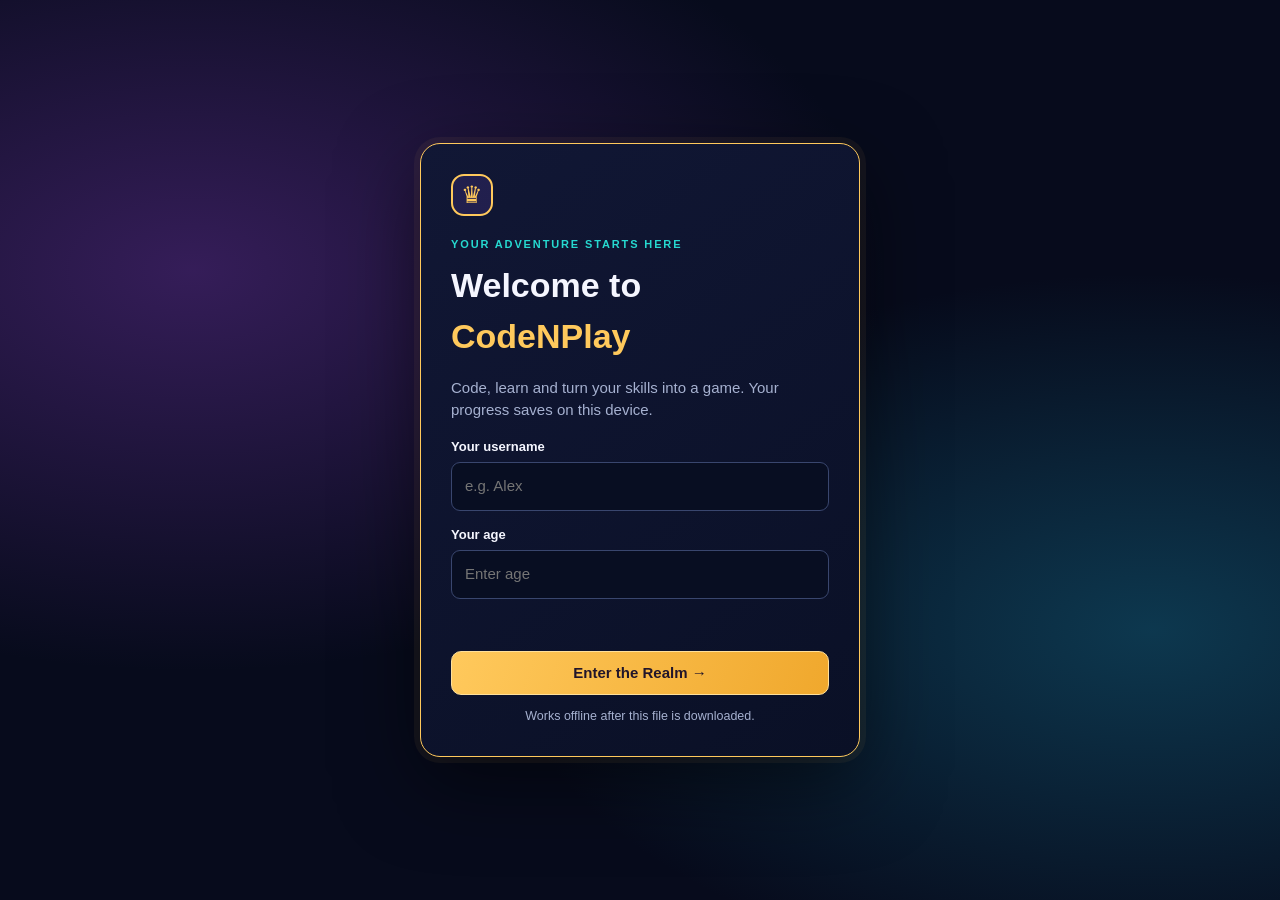
==== index.html @ e28c4116 "INITIAL WEBSITE" ====
<!doctype html>
<html lang="en" data-theme="dark">
<head>
<meta charset="utf-8"><meta name="viewport" content="width=device-width,initial-scale=1">
<title>CodeNPlay — Code • Learn • Play</title>
<style>
:root{--bg:#080d20;--panel:#101831;--panel2:#0c142a;--text:#f5f6ff;--muted:#a6b1d0;--line:#26345e;--gold:#ffc95c;--purple:#8b5cf6;--teal:#26d9d0;--green:#3be0a0;--danger:#ff758f;--shadow:0 14px 36px #0005}
[data-theme="light"]{--bg:#eef2ff;--panel:#fff;--panel2:#f6f7ff;--text:#171b36;--muted:#596581;--line:#d6dcf3;--gold:#b77905;--purple:#7041df;--teal:#008e9b;--green:#087f58;--danger:#c62d51;--shadow:0 12px 30px #26345e18}
*{box-sizing:border-box}body{margin:0;background:radial-gradient(ellipse at 75% -20%,#46246d55,transparent 42%),var(--bg);color:var(--text);font:15px/1.5 Inter,Segoe UI,Arial,sans-serif}button,input,textarea,select{font:inherit}button{cursor:pointer}button:disabled{opacity:.45;cursor:not-allowed}button:focus-visible,input:focus-visible,textarea:focus-visible,select:focus-visible{outline:2px solid var(--teal);outline-offset:2px}.hidden,[hidden]{display:none!important}.gold{color:var(--gold)}.muted{color:var(--muted)}.eyebrow{font-size:11px;letter-spacing:.17em;color:var(--teal);font-weight:800;text-transform:uppercase;margin:0 0 7px}.btn{border:1px solid var(--line);border-radius:10px;padding:10px 14px;background:var(--panel2);color:var(--text);font-weight:700}.btn:hover{filter:brightness(1.12)}.primary{background:linear-gradient(110deg,#ffc95c,#f0a82d);border-color:#ffe09b;color:#21152a}.purple-btn{background:linear-gradient(110deg,#8055f6,#5d39d6);color:white;border:0}.full{width:100%}.panel{background:linear-gradient(145deg,var(--panel),var(--panel2));border:1px solid var(--line);border-radius:15px;box-shadow:var(--shadow)}.topbar{height:74px;display:flex;align-items:center;gap:22px;padding:0 24px;border-bottom:1px solid var(--line);position:sticky;top:0;z-index:10;background:color-mix(in srgb,var(--bg) 92%,transparent);backdrop-filter:blur(14px)}.brand{display:flex;align-items:center;gap:10px;font-size:23px;font-weight:900;white-space:nowrap}.brand-mark{display:grid;place-items:center;width:42px;height:42px;border:2px solid var(--gold);border-radius:13px;color:var(--gold);font-size:24px;background:#8b5cf622}.search{position:relative;flex:1;max-width:560px;margin:auto}.search-shortcut{position:absolute;right:12px;top:13px;color:var(--muted);font-size:10px;pointer-events:none}.notify-btn{padding:8px 11px}.quick-label{padding:12px 12px 2px;color:var(--muted);font-size:10px;font-weight:800;letter-spacing:.16em}.activity-panel{padding:6px 16px}.activity-item{display:flex;gap:12px;align-items:flex-start;padding:13px 0;border-bottom:1px solid var(--line)}.activity-item:last-child{border-bottom:0}.activity-icon{width:35px;height:35px;flex:0 0 35px;display:grid;place-items:center;border-radius:10px;background:#8055f622;color:var(--gold);font-size:18px}.activity-item b{display:block}.activity-item p{margin:3px 0 0;font-size:13px}.search input{width:100%;border:1px solid var(--line);background:var(--panel);color:var(--text);border-radius:22px;padding:11px 86px 11px 16px}.top-actions{display:flex;align-items:center;gap:12px}.top-actions select{background:var(--panel);border:1px solid var(--line);color:var(--text);border-radius:10px;padding:9px}.user-chip{display:flex;align-items:center;gap:8px;font-weight:700}.avatar{width:35px;height:35px;border-radius:50%;display:grid;place-items:center;background:linear-gradient(135deg,var(--purple),var(--teal));color:white;font-weight:900}.layout{display:grid;grid-template-columns:235px minmax(0,1fr);min-height:calc(100vh - 74px)}.sidebar{padding:20px 14px;border-right:1px solid var(--line);display:flex;flex-direction:column;gap:7px}.side-label{padding:0 12px;color:var(--muted);font-size:10px;letter-spacing:.18em;font-weight:800}.nav{width:100%;text-align:left;display:flex;gap:12px;align-items:center;border:1px solid transparent;border-radius:10px;background:transparent;color:var(--text);padding:12px 13px;font-weight:650}.nav span:first-child{font-size:19px;width:22px;text-align:center}.nav:hover,.nav.active{background:#7446e927;border-color:#7952dd77}.nav.active{color:var(--gold)}.side-bottom{margin-top:auto;padding-top:24px}.xp-card{border:1px solid var(--line);background:var(--panel);padding:14px;border-radius:12px;margin-bottom:12px}.xp-row{display:flex;justify-content:space-between;font-size:12px;font-weight:800}.bar{height:7px;background:var(--line);border-radius:10px;overflow:hidden;margin:9px 0}.bar span{display:block;height:100%;width:0;background:linear-gradient(90deg,var(--purple),var(--gold));transition:width .3s}.main{padding:24px;min-width:0;max-width:1700px;width:100%;margin:auto}.view{display:block}.hero{display:grid;grid-template-columns:1.2fr .8fr;gap:22px;padding:28px;border:1px solid #7754d777;border-radius:18px;background:radial-gradient(ellipse at 85% 20%,#9d4edd55,transparent 45%),linear-gradient(120deg,#10152f,#17133a);overflow:hidden}.hero h1{font-size:clamp(30px,4vw,48px);line-height:1.08;margin:10px 0 14px}.hero p{max-width:560px}.hero-art{display:grid;place-items:center;min-height:190px;font-size:86px;background:radial-gradient(circle,#6040b355,transparent 65%);position:relative}.hero-art .spark{position:absolute;color:var(--gold);font-size:24px}.hero-art .s1{top:10%;left:18%}.hero-art .s2{bottom:15%;right:15%}.section-head{display:flex;align-items:end;justify-content:space-between;gap:12px;margin:26px 0 13px}.section-head h2{margin:0;font-size:22px}.grid3{display:grid;grid-template-columns:repeat(3,minmax(0,1fr));gap:13px}.feature{padding:19px;text-align:left;min-height:160px;color:var(--text)}.feature:hover{transform:translateY(-2px);border-color:var(--purple)}.feature .emoji{font-size:26px}.feature h3{margin:10px 0 5px}.feature p{margin:0 0 10px}.workbench{margin-top:25px}.workbench-grid{display:grid;grid-template-columns:.85fr 1.15fr;gap:14px}.panel-head{display:flex;justify-content:space-between;align-items:center;padding:14px 16px;border-bottom:1px solid var(--line);font-weight:800}.arena{margin:14px;height:270px;border-radius:12px;position:relative;overflow:hidden;background:linear-gradient(#153a74,#41a3cc 62%,#1b7a6c 63%,#13412e);border:1px solid #4b7ec6}.arena:before{content:"✦  ·  ✧     ✦   ·   ✧";position:absolute;top:15px;left:16px;color:#fff9}.castle{position:absolute;right:12%;top:26px;font-size:50px;filter:drop-shadow(0 5px 0 #142450)}.ground{position:absolute;bottom:0;height:48px;background:repeating-linear-gradient(90deg,#238550 0 28px,#1c7046 28px 56px);width:100%;border-top:7px solid #75d46a}.hero-sprite,.enemy{position:absolute;bottom:45px;font-size:48px;transition:transform .4s}.hero-sprite{left:17%;filter:drop-shadow(0 5px 0 #182d5c)}.enemy{right:17%;font-size:43px}.arena-message{position:absolute;left:12px;bottom:10px;background:#08172bdd;border:1px solid #ffffff44;border-radius:8px;padding:7px 10px;font-size:12px;color:white}.arena-stats{display:flex;justify-content:space-between;padding:0 17px 15px;font-size:12px;color:var(--muted)}.tabs{display:flex;gap:6px;padding:10px 12px 0}.tab{padding:8px 14px;border:1px solid var(--line);background:var(--panel2);color:var(--muted);border-radius:8px 8px 0 0}.tab.active{color:var(--gold);border-color:var(--gold);background:#ffc95c13}.editor-area{display:grid;grid-template-columns:42px minmax(0,1fr);margin:0 12px;border:1px solid var(--line);border-radius:0 10px 10px 10px;overflow:hidden;background:#080d1c}.line-numbers{padding:14px 8px;color:#7885a8;text-align:right;font:13px/1.65 Consolas,monospace;background:#0c1328;white-space:pre}.editor-area textarea{min-height:244px;width:100%;resize:vertical;background:transparent;color:#dce5ff;border:0;padding:14px;font:13px/1.65 Consolas,monospace;white-space:pre;tab-size:2}.editor-actions{display:flex;justify-content:space-between;gap:8px;padding:12px}.error{margin:0 12px 10px;color:#ff9bac;background:#451b2b;padding:9px;border-radius:8px;white-space:pre-wrap}.output-frame{width:calc(100% - 24px);height:245px;margin:12px;border:1px solid var(--line);border-radius:10px;background:white}.cards{display:grid;grid-template-columns:repeat(auto-fit,minmax(220px,1fr));gap:14px}.lesson-card,.level-card,.question-card{padding:18px}.lesson-card h3,.level-card h3{margin:6px 0}.code-example{white-space:pre-wrap;overflow-wrap:anywhere;background:#070c19;color:#c9e7ff;padding:12px;border-radius:9px;font:13px/1.6 Consolas,monospace}.quiz-options{display:grid;gap:7px;margin:10px 0}.quiz-options button{text-align:left;padding:9px;border-radius:8px;border:1px solid var(--line);background:var(--panel2);color:var(--text)}.feedback{min-height:22px;color:var(--teal);font-weight:700}.level-card{color:var(--text);text-align:left;min-height:155px}.level-card .level-tag{color:var(--gold);font-size:12px;font-weight:800}.level-card.locked{opacity:.58}.detail{padding:20px;margin:15px 0}.subjects{display:flex;gap:8px;flex-wrap:wrap;margin:14px 0}.subject.active{border-color:var(--gold);color:var(--gold)}.stat-grid{display:grid;grid-template-columns:repeat(3,1fr);gap:12px;margin:15px 0}.stat{padding:18px}.stat strong{display:block;font-size:28px;color:var(--gold)}.toast{position:fixed;right:20px;bottom:20px;z-index:30;background:var(--panel);border:1px solid var(--teal);border-radius:12px;padding:13px 18px;box-shadow:var(--shadow);max-width:min(420px,90vw)}.welcome-overlay{position:fixed;inset:0;z-index:50;display:grid;place-items:center;padding:20px;background:radial-gradient(ellipse at 15% 30%,#4c2677aa,transparent 45%),radial-gradient(ellipse at 90% 70%,#125f7b88,transparent 40%),#070b1c}.welcome-card{width:min(440px,100%);padding:30px;border:1px solid var(--gold);border-radius:20px;background:linear-gradient(145deg,#111735,#0a1026);box-shadow:0 0 0 6px #ffc95c0d,0 25px 80px #0008;color:#f5f6ff}.welcome-card .brand-mark{margin-bottom:20px}.welcome-card h1{font-size:34px;margin:0 0 10px}.welcome-card label{display:block;margin:14px 0 6px;font-size:13px;font-weight:700}.welcome-card input{width:100%;padding:12px 13px;border-radius:9px;border:1px solid #39466e;background:#080e22;color:white}.welcome-card small{display:block;text-align:center;margin-top:12px;color:#a6b1d0}.search-results{position:absolute;top:48px;left:0;right:0;background:var(--panel);border:1px solid var(--line);border-radius:12px;padding:6px;box-shadow:var(--shadow);z-index:20}.search-results button{display:block;width:100%;text-align:left;border:0;border-radius:8px;padding:9px;background:transparent;color:var(--text)}.search-results button:hover{background:#7952dd33}.footer{text-align:center;padding:25px;color:var(--muted);font-size:12px}.skill-result{padding:18px;margin-top:15px}.mobile-menu{display:none}
@media(max-width:1050px){.topbar{padding:0 14px;gap:12px}.layout{grid-template-columns:195px minmax(0,1fr)}.main{padding:16px}.workbench-grid{grid-template-columns:1fr}.hero{grid-template-columns:1fr .5fr}.grid3{grid-template-columns:repeat(2,minmax(0,1fr))}.top-actions .user-chip #userName{display:none}}
@media(max-width:700px){.topbar{height:auto;min-height:65px;flex-wrap:wrap;padding:10px}.mobile-menu{display:block}.brand{font-size:18px}.brand-mark{width:34px;height:34px}.search{order:4;flex-basis:100%;max-width:none}.top-actions{margin-left:auto}.top-actions select{max-width:100px}.layout{display:block}.sidebar{display:none;position:fixed;z-index:20;top:65px;bottom:0;left:0;width:250px;background:var(--bg);box-shadow:var(--shadow);overflow:auto}.sidebar.open{display:flex}.main{padding:12px}.hero{grid-template-columns:1fr;padding:20px}.hero-art{min-height:90px;font-size:58px}.grid3{grid-template-columns:1fr}.section-head{align-items:start;flex-direction:column}.arena{height:230px}.stat-grid{grid-template-columns:1fr}.welcome-card{padding:24px}.welcome-card h1{font-size:29px}}
</style></head>
<body>
<div id="welcomeOverlay" class="welcome-overlay">
<form id="welcomeForm" class="welcome-card">
<div class="brand-mark">♛</div><p class="eyebrow">YOUR ADVENTURE STARTS HERE</p><h1>Welcome to <span class="gold">CodeNPlay</span></h1><p class="muted">Code, learn and turn your skills into a game. Your progress saves on this device.</p>
<label for="username">Your username</label><input id="username" name="username" maxlength="24" placeholder="e.g. Alex" required minlength="2" autocomplete="nickname">
<label for="age">Your age</label><input id="age" name="age" type="number" min="7" max="100" placeholder="Enter age" required>
<p id="welcomeError" class="feedback" role="alert"></p><button class="btn primary full" type="submit">Enter the Realm →</button><small>Works offline after this file is downloaded.</small>
</form></div>
<div id="appShell" hidden>
<header class="topbar"><button class="btn mobile-menu" id="menuToggle" aria-label="Open menu">☰</button><div class="brand"><span class="brand-mark">♛</span><span>Code<span class="gold">N</span>Play</span></div>
<div class="search"><input id="globalSearch" type="search" placeholder="⌕ Search lessons, levels, practice..." aria-label="Search"><div id="searchResults" class="search-results" hidden></div><small class="search-shortcut">Ctrl + K</small></div>
<div class="top-actions"><button class="btn notify-btn" id="notifyBtn" type="button" title="Notifications" aria-label="Notifications">♧</button><select id="themeSelect" aria-label="Theme"><option value="dark">☾ Dark</option><option value="light">☀ Light</option><option value="default">◐ Default</option></select><div class="user-chip"><span class="avatar" id="userAvatar">P</span><span id="userName">Player</span></div></div></header>
<div class="layout"><aside class="sidebar" id="sidebar"><p class="side-label">YOUR REALM</p>
<button class="nav active" data-view="home"><span>⌂</span>Home</button><button class="nav" data-view="learn"><span>▤</span>Learn</button><div class="quick-label">QUICK WORKSHOP</div><button class="nav quick-lang" data-lang="html"><span>🟧</span>HTML Editor</button><button class="nav quick-lang" data-lang="css"><span>🟦</span>CSS Editor</button><button class="nav quick-lang" data-lang="js"><span>🟨</span>JavaScript Editor</button><button class="nav" data-view="levels"><span>♜</span>Levels</button><button class="nav" data-view="practice"><span>⚔</span>Endless Practice</button><button class="nav" data-view="skill"><span>◈</span>Test Your Skill</button>
<div class="side-bottom"><div class="xp-card"><div class="xp-row"><span>YOUR XP</span><strong id="xpValue">0 XP</strong></div><div class="bar"><span id="xpBar"></span></div><small id="xpCaption" class="muted">Every line is progress.</small></div><button class="nav" id="resetButton"><span>↻</span>Reset progress</button><p class="side-label">BUILT TO LEARN · MADE TO PLAY</p></div></aside>
<main class="main">
<section class="view" id="homeView"><div class="hero"><div><p class="eyebrow">THE DEVELOPER'S QUEST</p><h1>Every line takes you<br>one step <span class="gold">further.</span></h1><p class="muted">Write code, defeat the bugs, and become the hero of your own story. Learn HTML, CSS and JavaScript by building.</p><button class="btn primary" data-view="learn">Start learning →</button></div><div class="hero-art"><span class="spark s1">✦</span>🛡️⚔️<span class="spark s2">✧</span></div></div>
<div class="section-head"><div><p class="eyebrow">YOUR JOURNEY</p><h2>Choose your next move</h2></div><span class="muted">Small steps. Epic progress.</span></div>
<div class="grid3"><button class="feature panel" data-view="learn"><span class="emoji">⌘</span><h3>Learn the craft</h3><p class="muted">HTML, CSS and JavaScript explained simply.</p><span class="gold">Explore lessons ↗</span></button><button class="feature panel" data-view="practice"><span class="emoji">⚔️</span><h3>Endless practice</h3><p class="muted">Random challenges to sharpen your skills.</p><span class="gold">Start challenge ↗</span></button><button class="feature panel" data-view="skill"><span class="emoji">◈</span><h3>Test your skill</h3><p class="muted">Analyze your own code with a simple rubric.</p><span class="gold">Check skills ↗</span></button></div>
<div class="section-head"><div><p class="eyebrow">THE CAMPAIGN</p><h2>Levels & challenges</h2></div><button class="btn" data-view="levels">View all levels ↗</button></div><div class="cards" id="homeLevels"></div><div class="section-head"><div><p class="eyebrow">YOUR JOURNEY</p><h2>Recent activity</h2></div><span class="muted">Saved on this device</span></div><div class="panel activity-panel" id="activityFeed"><div class="activity-item"><span class="activity-icon">♛</span><div><b>Your adventure starts here</b><p class="muted">Run code, finish lessons and complete quests to build your activity.</p></div></div></div>
<section class="workbench"><div class="section-head"><div><p class="eyebrow">YOUR WORKSHOP</p><h2>Build something</h2></div><span class="muted">● Ready to run</span></div><div class="workbench-grid">
<div class="panel"><div class="panel-head"><span>🎮 PIXEL ARENA</span><span class="muted">WORLD 01</span></div><div class="arena" id="arena"><div class="castle">🏰</div><div class="ground"></div><div class="hero-sprite" id="arenaHero">🧙</div><div class="enemy" id="arenaEnemy">👾</div><div class="arena-message" id="gameMessage">Your quest awaits. Run your code!</div></div><div class="arena-stats"><span>⚡ <b id="gameXp">0</b> XP earned</span><span>✦ <b id="winsCount">0</b> victories</span></div></div>
<div class="panel"><div class="panel-head"><span>⌘ CODE WORKSHOP</span><span class="muted"><span id="charCount">0 characters</span> · HTML · CSS · JS</span></div><div class="tabs"><button class="tab active" data-tab="html">HTML</button><button class="tab" data-tab="css">CSS</button><button class="tab" data-tab="js">JS</button></div><div class="editor-area"><div class="line-numbers" id="lineNumbers">1</div><textarea id="codeEditor" spellcheck="false" aria-label="Code editor" autocapitalize="off" autocomplete="off"></textarea></div><div id="editorError" class="error" hidden></div><div class="editor-actions"><button class="btn" id="resetCode">Reset code</button><button class="btn purple-btn" id="runCode">▶ Run code</button></div></div></div>
<div class="panel" style="margin-top:14px"><div class="panel-head"><span>▣ LIVE OUTPUT</span><span class="muted">Sandboxed preview</span></div><iframe id="outputFrame" class="output-frame" title="Code output preview" sandbox="allow-scripts" srcdoc="<body style='font:16px Arial;padding:20px;color:#555'>Run your code to see the result here.</body>"></iframe></div></section></section>
<section class="view" id="learnView" hidden><p class="eyebrow">LEARN BY DOING</p><h1>Learning library</h1><p class="muted">Short lessons, examples and mini quizzes. Try any example in the editor.</p><div class="subjects"><button class="btn subject active" data-subject="html">HTML</button><button class="btn subject" data-subject="css">CSS</button><button class="btn subject" data-subject="js">JavaScript</button></div><div class="cards" id="lessonsList"></div></section>
<section class="view" id="levelsView" hidden><p class="eyebrow">THE CAMPAIGN</p><h1>Levels</h1><p class="muted">Finish each unlocked challenge to open the next level. Your completion is saved on this device.</p><div class="cards" id="allLevels"></div><div id="levelDetail" class="panel detail" hidden></div></section>
<section class="view" id="practiceView" hidden><p class="eyebrow">KEEP YOUR SKILLS SHARP</p><h1>Endless Practice</h1><p class="muted">Solve a challenge in the editor, then use Check answer. Questions are selected from the built-in practice set.</p><div class="panel question-card"><p id="practiceCount" class="eyebrow">Challenge 1</p><h2 id="questionTitle">Loading challenge…</h2><p id="questionPrompt"></p><p id="questionHint" class="muted"></p><div id="practiceFeedback" class="feedback" aria-live="polite"></div><div class="subjects"><button class="btn primary" id="practiceRun">Check answer</button><button class="btn" id="nextQuestion">Skip / new question</button><button class="btn" data-view="home">Open editor</button></div></div><div class="panel detail"><h3>How to play</h3><p class="muted">Open Home, edit the matching language tab, click Run code, then return here and check your answer. The checker looks for required code patterns, not every possible valid solution.</p></div></section>
<section class="view" id="skillView" hidden><p class="eyebrow">YOUR DEVELOPER PROFILE</p><h1>Test your skill</h1><p class="muted">This is a beginner-friendly pattern-based estimate, not a professional code-quality audit.</p><div class="stat-grid"><div class="panel stat"><span class="muted">Total XP</span><strong id="skillXP">0</strong></div><div class="panel stat"><span class="muted">Victories</span><strong id="skillWins">0</strong></div><div class="panel stat"><span class="muted">Levels complete</span><strong id="skillLevels">0/5</strong></div></div><button class="btn purple-btn" id="analyzeSkill">Analyze current code</button><div id="skillResults" class="panel skill-result" hidden></div></section>
<div class="footer">CodeNPlay · Code • Learn • Play · Your progress is stored locally in this browser.</div></main></div></div>
<div id="toast" class="toast" role="status" hidden></div>
<dialog id="resetDialog" style="border:1px solid var(--line);border-radius:16px;background:var(--panel);color:var(--text);max-width:400px"><h2>Reset all progress?</h2><p class="muted">This clears your local profile, XP, level progress and theme preference on this browser.</p><div style="display:flex;gap:8px;justify-content:flex-end"><button class="btn" id="cancelReset">Cancel</button><button class="btn primary" id="confirmReset">Reset everything</button></div></dialog>
<script>
(function(){
"use strict";
const $=s=>document.querySelector(s), $$=s=>Array.from(document.querySelectorAll(s));
const STORE="codenplay-standalone-v2";
const initial={html:'<main class="demo-card">\n  <h1>Hello, adventurer!</h1>\n  <p>Your first quest starts here.</p>\n  <button id="questBtn">Click for magic</button>\n</main>',css:'body { font-family: Arial, sans-serif; background: #f2efff; color: #24203b; padding: 24px; }\n.demo-card { padding: 24px; border-radius: 16px; background: white; box-shadow: 0 10px 30px #24105022; }\nbutton { background: #7655d9; color: white; padding: 10px 14px; border: 0; border-radius: 8px; cursor:pointer; }',js:'document.querySelector("#questBtn").addEventListener("click", () => {\n  document.querySelector("h1").textContent = "Quest accepted!";\n});'};
const levels=[
{id:1,title:"HTML — First Steps",tag:"HTML",description:"Build a page with a heading and paragraph.",requirement:"Create a heading and a paragraph in HTML.",hint:"Use an h1 heading and a p paragraph.",reward:50,starter:{html:"<main>\n  <h1>My First Quest</h1>\n  <p>I am learning HTML!</p>\n</main>",css:"body{font-family:Arial;padding:24px;background:#f2efff} h1{color:#7041df}",js:""},check:c=>/<h1\b/i.test(c.html)&&/<p\b/i.test(c.html)},
{id:2,title:"CSS — Style the Realm",tag:"CSS",description:"Use CSS to change colors and spacing.",requirement:"Add a CSS rule that styles a heading.",hint:"Try h1 { color: purple; }",reward:75,starter:{html:"<h1>My Styled Page</h1>\n<p>CSS makes websites beautiful.</p>",css:"body{font-family:Arial;padding:24px} h1{color:purple;font-size:36px}",js:""},check:c=>/h1\s*\{[^}]*color\s*:/i.test(c.css)},
{id:3,title:"JavaScript — Make It Move",tag:"JavaScript",description:"Add an event that changes the page.",requirement:"Use JavaScript to react to a click.",hint:"Use addEventListener('click', ...).",reward:100,starter:{html:'<h1 id="title">Ready?</h1>\n<button id="go">Click me</button>',css:"body{font-family:Arial;padding:24px}button{padding:10px}",js:'document.querySelector("#go").addEventListener("click",()=>{document.querySelector("#title").textContent="It works!";});'},check:c=>/addEventListener/i.test(c.js)&&/click/i.test(c.js)},
{id:4,title:"Boss Fight — Combine Skills",tag:"Boss Fight",description:"Combine structure, styling and an interaction.",requirement:"Use HTML, CSS and JavaScript together.",hint:"Add a button, style it, and make it respond to a click.",reward:125,starter:{html:'<h1 id="boss">Bug Boss</h1>\n<button id="attack">Fix the bug</button>',css:"body{font-family:Arial;padding:24px;background:#f4f0ff}button{background:#7041df;color:white;padding:12px;border:0;border-radius:8px}",js:'document.querySelector("#attack").addEventListener("click",()=>{document.querySelector("#boss").textContent="Bug defeated!";});'},check:c=>/<button/i.test(c.html)&&/button\s*\{/i.test(c.css)&&/addEventListener/i.test(c.js)},
{id:5,title:"Advanced — Your Own Quest",tag:"Advanced",description:"Build a small complete component.",requirement:"Create a semantic section with a heading, CSS layout and a JavaScript interaction.",hint:"Use section, display:grid or flex, and a click event.",reward:175,starter:{html:'<section class="card">\n <h1>My Project</h1>\n <p id="message">Ready to start?</p>\n <button id="start">Start quest</button>\n</section>',css:"body{font-family:Arial;padding:24px;background:#f3f5ff}.card{display:grid;gap:12px;padding:24px;border-radius:14px;background:white;max-width:420px}button{padding:10px;background:#7041df;color:white;border:0;border-radius:8px}",js:'document.querySelector("#start").addEventListener("click",()=>{document.querySelector("#message").textContent="Quest started!";});'},check:c=>/<section/i.test(c.html)&&/(display\s*:\s*(grid|flex))/i.test(c.css)&&/addEventListener/i.test(c.js)}
];
const lessons=[
{subject:"html",title:"Your first heading",level:"Beginner",explanation:"HTML gives content its structure. h1 is the main heading and p is a paragraph.",example:"<h1>Hello world</h1>\n<p>This is my first page.</p>",quest:"Create a heading and paragraph.",code:{html:"<h1>Hello world</h1>\n<p>This is my first page.</p>",css:"body{font-family:Arial;padding:20px}",js:""},q:"Which tag creates a paragraph?",options:["<h1>","<p>","<style>"],correct:1},
{subject:"html",title:"Links and buttons",level:"Beginner",explanation:"An a element links to another location. A button is an interactive control.",example:'<a href="https://example.com">Visit site</a>\n<button>Press me</button>',quest:"Add a link and a button.",code:{html:'<a href="https://example.com">Visit site</a>\n<button>Press me</button>',css:"a,button{margin:8px}",js:""},q:"Which tag makes a clickable button?",options:["<button>","<p>","<head>"],correct:0},
{subject:"html",title:"Semantic layout",level:"Starter",explanation:"Semantic elements describe their purpose and help structure pages clearly.",example:"<header>Site title</header>\n<main><section><h2>About</h2></section></main>\n<footer>Copyright</footer>",quest:"Use a main or section element.",code:{html:"<main>\n <section><h1>About me</h1><p>Learning to code.</p></section>\n</main>",css:"main{max-width:700px;margin:auto}",js:""},q:"Which element is commonly used for the main page content?",options:["<main>","<small>","<br>"],correct:0},
{subject:"css",title:"Change colors",level:"Beginner",explanation:"CSS selectors choose elements, and declarations set properties such as color and background.",example:"h1 { color: rebeccapurple; }\nbody { background: #f4f0ff; }",quest:"Style an h1 color.",code:{html:"<h1>Colorful heading</h1>",css:"body{font-family:Arial;background:#f4f0ff;padding:20px} h1{color:rebeccapurple}",js:""},q:"Which CSS property changes text color?",options:["font-style","color","padding"],correct:1},
{subject:"css",title:"Spacing and cards",level:"Beginner",explanation:"Padding is space inside an element; margin is space outside it.",example:".card { padding: 20px; margin: 12px; border-radius: 12px; }",quest:"Create a card with padding.",code:{html:'<div class="card"><h2>My card</h2><p>Content goes here.</p></div>',css:".card{padding:20px;margin:12px;background:white;border-radius:12px;font-family:Arial}",js:""},q:"Which property adds space inside a box?",options:["margin","padding","outline"],correct:1},
{subject:"css",title:"Responsive layout",level:"Starter",explanation:"CSS Grid can create flexible columns, while media queries adapt layouts to smaller screens.",example:".grid { display: grid; grid-template-columns: repeat(auto-fit,minmax(180px,1fr)); gap: 12px; }",quest:"Use grid or flex for layout.",code:{html:'<div class="grid"><div>One</div><div>Two</div><div>Three</div></div>',css:".grid{display:grid;grid-template-columns:repeat(auto-fit,minmax(120px,1fr));gap:12px}.grid div{padding:20px;background:#ded5ff}",js:""},q:"Which CSS property activates CSS Grid?",options:["display: grid","position: grid","layout: grid"],correct:0},
{subject:"js",title:"Variables",level:"Beginner",explanation:"const declares a binding that cannot be reassigned; let is useful when a value changes.",example:'const player = "Alex";\nlet score = 0;\nscore = score + 10;',quest:"Create a const variable.",code:{html:"<h1>Check the console</h1>",css:"body{font-family:Arial;padding:20px}",js:'const player = "Alex";\nlet score = 0;\nscore += 10;\nconsole.log(player, score);'},q:"Which keyword is used for a variable that should not be reassigned?",options:["const","let","change"],correct:0},
{subject:"js",title:"Click events",level:"Beginner",explanation:"addEventListener lets your code respond to user actions like clicks.",example:'document.querySelector("button").addEventListener("click", () => {\n  alert("Hello!");\n});',quest:"Make a button respond to click.",code:{html:'<button id="hello">Say hello</button>',css:"button{padding:12px}",js:'document.querySelector("#hello").addEventListener("click",()=>{document.querySelector("#hello").textContent="Hello!";});'},q:"Which method listens for a click?",options:["addEventListener","queryClick","clickOn"],correct:0}
];
const questions=[
{title:"Create a heading",prompt:"In the HTML tab, add an h1 element.",hint:"Example: <h1>My heading</h1>",lang:"html",test:c=>/<h1\b/i.test(c.html)},
{title:"Add a paragraph",prompt:"In the HTML tab, add a paragraph element.",hint:"Use the p tag.",lang:"html",test:c=>/<p\b/i.test(c.html)},
{title:"Style a heading",prompt:"In CSS, set a color on h1.",hint:"Example: h1 { color: purple; }",lang:"css",test:c=>/h1\s*\{[^}]*color\s*:/i.test(c.css)},
{title:"Use a click event",prompt:"In JavaScript, use addEventListener with a click event.",hint:"Search for addEventListener and click in your JS.",lang:"js",test:c=>/addEventListener/i.test(c.js)&&/click/i.test(c.js)},
{title:"Make a layout",prompt:"Use CSS Grid or Flexbox.",hint:"Try display: grid; or display: flex; in your CSS.",lang:"css",test:c=>/display\s*:\s*(grid|flex)/i.test(c.css)},
{title:"Use a semantic element",prompt:"Use main, section, header or footer in HTML.",hint:"Semantic tags make structure clearer.",lang:"html",test:c=>/<(main|section|header|footer)\b/i.test(c.html)}
];
let state=loadState(),activeTab="html",code={...initial},lessonSubject="html",practiceQ=null,practiceIndex=0,practiceDone=0,levelInProgress=null,runCount=0;
function loadState(){try{return Object.assign({profile:null,xp:0,wins:0,completedLevels:[],practiceCompleted:0,theme:"dark"},JSON.parse(localStorage.getItem(STORE)||"{}"))}catch(e){return {profile:null,xp:0,wins:0,completedLevels:[],practiceCompleted:0,theme:"dark"}}}
function save(){try{localStorage.setItem(STORE,JSON.stringify(state))}catch(e){toast("Browser storage is unavailable; progress may not persist.")}}
function toast(msg){const t=$("#toast");t.textContent=msg;t.hidden=false;clearTimeout(toast.timer);toast.timer=setTimeout(()=>t.hidden=true,2600)}
function addActivity(title, detail, icon="✦"){
  if(!Array.isArray(state.activity)) state.activity=[];
  state.activity.unshift({title,detail,icon,at:new Date().toLocaleString()});
  state.activity=state.activity.slice(0,6);save();renderActivity();
}
function renderActivity(){const root=$("#activityFeed");if(!root)return;const items=Array.isArray(state.activity)?state.activity:[];if(!items.length){root.innerHTML='<div class="activity-item"><span class="activity-icon">♛</span><div><b>Your adventure starts here</b><p class="muted">Run code, finish lessons and complete quests to build your activity.</p></div></div>';return}root.innerHTML=items.map(a=>'<div class="activity-item"><span class="activity-icon">'+a.icon+'</span><div><b>'+escapeText(a.title)+'</b><p class="muted">'+escapeText(a.detail)+' · '+escapeText(a.at||'')+'</p></div></div>').join('')}
function escapeText(value){return String(value).replace(/[&<>"']/g,ch=>({'&':'&amp;','<':'&lt;','>':'&gt;','"':'&quot;',"'":'&#39;'}[ch]))}
function updateStats(){ $("#xpValue").textContent=state.xp+" XP";$("#xpBar").style.width=(state.xp%500)/5+"%";$("#xpCaption").textContent="Level "+(Math.floor(state.xp/100)+1)+" · Keep going!";$("#gameXp").textContent=state.xp;$("#winsCount").textContent=state.wins;$("#skillXP").textContent=state.xp;$("#skillWins").textContent=state.wins;$("#skillLevels").textContent=state.completedLevels.length+"/5";renderLevels();renderActivity()}
function openApp(profile){state.profile=profile;save();$("#welcomeOverlay").hidden=true;$("#appShell").hidden=false;$("#userName").textContent=profile.username;$("#userAvatar").textContent=profile.username.charAt(0).toUpperCase();$("#themeSelect").value=state.theme||"dark";applyTheme(state.theme||"dark");updateStats();renderEditor();renderLessons();renderPractice();renderLevels();renderSearchIndex();renderActivity()}
function applyTheme(theme){if(theme==="default"){theme=matchMedia("(prefers-color-scheme: light)").matches?"light":"dark"}document.documentElement.dataset.theme=theme}
function showView(name){$$(".view").forEach(v=>v.hidden=true);const v=$("#"+name+"View");if(v)v.hidden=false;$$(".nav[data-view]").forEach(b=>b.classList.toggle("active",b.dataset.view===name));$("#sidebar").classList.remove("open");if(name==="skill")updateStats();window.scrollTo({top:0,behavior:"smooth"})}
function renderEditor(){const a=$("#codeEditor");a.value=code[activeTab];$("#charCount").textContent=a.value.length+" characters";$("#lineNumbers").textContent=Array.from({length:Math.max(1,a.value.split("\n").length)},(_,i)=>i+1).join("\n");$$(".tab").forEach(b=>b.classList.toggle("active",b.dataset.tab===activeTab))}
function switchTab(tab){code[activeTab]=$("#codeEditor").value;activeTab=tab;renderEditor()}
function setCode(next){code={...code,...next};renderEditor();toast("Lesson or level code loaded into the editor.")}
function showError(msg){const e=$("#editorError");e.textContent=msg||"";e.hidden=!msg}
function validateJS(js){try{new Function(js);return ""}catch(e){return "JavaScript syntax error: "+e.message}}
function runCode(){code[activeTab]=$("#codeEditor").value;const syntax=validateJS(code.js);if(syntax){showError(syntax);$("#gameMessage").textContent="Syntax error — fix your JavaScript.";toast("Fix the JavaScript error before running.");return false}
showError("");const html=code.html.replace(/<script\b[^>]*>[\s\S]*?<\/script>/gi,"");const safeCss=code.css.replace(/<\/style/gi,"<\\/style");const safeJs=code.js.replace(/<\/script/gi,"<\\/script");const doc='<!doctype html><html><head><meta charset="utf-8"><style>body{font:16px Arial,sans-serif;padding:18px;color:#24203b}'+safeCss+'</style></head><body>'+html+'<script>try{'+safeJs+'}catch(e){document.body.insertAdjacentHTML("beforeend","<pre style=\"color:#c22;white-space:pre-wrap\">Runtime error: "+String(e.message).replace(/[<>&]/g,"")+"</pre>")}<\/script></body></html>';
$("#outputFrame").srcdoc=doc;runCount++;state.wins++;state.xp+=25;state.profile=state.profile;save();updateStats();addActivity("Ran code successfully","+25 XP · Code workshop","⌘");$("#gameMessage").textContent="Code ran successfully! +25 XP";$("#arenaHero").style.transform="translate(55px,-18px) rotate(12deg)";$("#arenaEnemy").style.transform="translate(70px,35px) rotate(45deg) scale(.2)";setTimeout(()=>{$("#arenaHero").style.transform="";$("#arenaEnemy").style.transform=""},800);
if(levelInProgress){const l=levels.find(x=>x.id===levelInProgress);if(l&&l.check(code)){if(!state.completedLevels.includes(l.id)){state.completedLevels.push(l.id);state.xp+=l.reward;save();updateStats();addActivity("Completed level "+l.id,l.title+" · +"+l.reward+" XP","🏆");toast("Level "+l.id+" complete! +"+l.reward+" bonus XP.")}else toast("Level requirement met — replay complete!");levelInProgress=null;renderLevels()}}
return true}
function renderLevels(){["homeLevels","allLevels"].forEach(id=>{const root=$("#"+id);if(!root)return;root.innerHTML="";levels.forEach((l,i)=>{const unlocked=i===0||state.completedLevels.includes(levels[i-1].id);const done=state.completedLevels.includes(l.id);const b=document.createElement("button");b.className="panel level-card"+(!unlocked?" locked":"");b.disabled=!unlocked;b.innerHTML='<div class="level-tag">LEVEL '+l.id+' · '+l.tag+'</div><h3>'+l.title+'</h3><p class="muted">'+l.description+'</p><div class="gold">'+(done?"✓ Completed":unlocked?"Reward: "+l.reward+" XP":"🔒 Complete previous level first")+'</div>';b.addEventListener("click",()=>showLevelDetail(l,done));root.appendChild(b)})})}
function showLevelDetail(l,done){levelInProgress=l.id;const d=$("#levelDetail");d.hidden=false;d.innerHTML='<p class="eyebrow">LEVEL '+l.id+' · '+l.tag+'</p><h2>'+l.title+'</h2><p>'+l.requirement+'</p><p class="muted"><b>Hint:</b> '+l.hint+'</p><p class="gold">Reward: '+l.reward+' XP</p><button class="btn primary" id="startLevel">Load starter code and go to editor →</button>';$("#startLevel").addEventListener("click",()=>{setCode(l.starter);showView("home");$("#gameMessage").textContent="Level "+l.id+" started — meet the requirement, then run code."})}
function renderLessons(){const root=$("#lessonsList");if(!root)return;root.innerHTML="";lessons.filter(l=>l.subject===lessonSubject).forEach(l=>{const card=document.createElement("article");card.className="panel lesson-card";card.innerHTML='<p class="eyebrow">'+l.subject.toUpperCase()+' · '+l.level+'</p><h3>'+l.title+'</h3><p class="muted">'+l.explanation+'</p><pre class="code-example"></pre><p><b>Mini quest:</b> '+l.quest+'</p><button class="btn primary try-lesson">Try in editor ↗</button><hr style="border:0;border-top:1px solid var(--line);margin:18px 0"><b>Quick check:</b><p>'+l.q+'</p><div class="quiz-options"></div><p class="feedback quiz-feedback"></p>';card.querySelector("pre").textContent=l.example;card.querySelector(".try-lesson").addEventListener("click",()=>{setCode(l.code);showView("home")});const opts=card.querySelector(".quiz-options");l.options.forEach((o,i)=>{const b=document.createElement("button");b.textContent=o;b.addEventListener("click",()=>{const f=card.querySelector(".quiz-feedback");f.textContent=i===l.correct?"Correct! +5 XP":"Not quite. Read the explanation and try again.";if(i===l.correct&&!b.dataset.rewarded){b.dataset.rewarded="yes";state.xp+=5;save();updateStats();addActivity("Completed a lesson quiz","+5 XP · Learning library","📖")}});opts.append(b)});root.append(card)})}
function renderPractice(){const q=practiceQ||questions[practiceIndex%questions.length];$("#practiceCount").textContent="CHALLENGE "+(practiceIndex+1)+" · "+q.lang.toUpperCase();$("#questionTitle").textContent=q.title;$("#questionPrompt").textContent=q.prompt;$("#questionHint").textContent="Hint: "+q.hint;$("#practiceFeedback").textContent="Edit your code in Home, then click Check answer here."}
function nextPractice(){practiceIndex=Math.floor(Math.random()*questions.length);practiceQ=questions[practiceIndex];renderPractice()}
function checkPractice(){code[activeTab]=$("#codeEditor").value;const q=practiceQ||questions[practiceIndex%questions.length];if(q.test(code)){practiceDone++;state.practiceCompleted=(state.practiceCompleted||0)+1;state.xp+=15;save();updateStats();addActivity("Completed a practice quest","+15 XP · Endless Practice","⚔");$("#practiceFeedback").textContent="Correct! +15 XP. Nice work — try another challenge.";toast("Challenge passed! +15 XP.");nextPractice()}else{$("#practiceFeedback").textContent="Not yet. Check the "+q.lang.toUpperCase()+" tab and try again. The checker accepts the key pattern shown in the hint.";}}
function analyzeSkill(){code[activeTab]=$("#codeEditor").value;const html=code.html,css=code.css,js=code.js;const scoreHTML=Math.min(100,(html.match(/<[a-z][^>]*>/gi)||[]).length*12+(/<(main|header|footer|section|article|nav)\b/i.test(html)?15:0)+(/\balt=|\baria-label=|\blabel\b/i.test(html)?15:0));const scoreCSS=Math.min(100,(css.match(/[a-z-]+\s*:/gi)||[]).length*7+(/display\s*:\s*(flex|grid)/i.test(css)?20:0)+(/@media/i.test(css)?15:0)+(/--[\w-]+\s*:/i.test(css)?10:0));let jsScore=(js.match(/\b(const|let|var|function|=>)\b/g)||[]).length*8+(js.match(/\b(if|for|while|switch)\b/g)||[]).length*10+(js.match(/\b(addEventListener|querySelector|map|filter|async|await|try|catch)\b/g)||[]).length*8;if(validateJS(js))jsScore=Math.max(0,jsScore-15);jsScore=Math.min(100,jsScore);const overall=Math.round((scoreHTML+scoreCSS+jsScore)/3);const result=$("#skillResults");result.hidden=false;result.innerHTML='<p class="eyebrow">PATTERN-BASED ESTIMATE</p><h2>'+(overall>=70?"Advanced signals":overall>=35?"Developing foundation":"Beginner foundation")+' · <span class="gold">'+overall+'/100</span></h2>'+[["HTML",scoreHTML],["CSS",scoreCSS],["JavaScript",jsScore]].map(([n,v])=>'<p><b>'+n+'</b> — '+v+'/100</p><div class="bar"><span style="width:'+v+'%"></span></div>').join("")+'<p class="muted">These scores count recognizable patterns. They are not a guarantee of code quality or a full test suite.</p>';state.skillResults={htmlScore:scoreHTML,cssScore:scoreCSS,jsScore,overall};save()}
let searchItems=[];
function renderSearchIndex(){searchItems=[...lessons.map(l=>({title:l.title,view:"learn"})),...levels.map(l=>({title:l.title,view:"levels"})),{title:"Endless Practice",view:"practice"},{title:"Test Your Skill",view:"skill"},{title:"Code editor",view:"home"}]}
function search(){const q=$("#globalSearch").value.trim().toLowerCase(),root=$("#searchResults");root.innerHTML="";if(!q){root.hidden=true;return}const found=searchItems.filter(x=>x.title.toLowerCase().includes(q)).slice(0,8);found.forEach(x=>{const b=document.createElement("button");b.textContent=x.title;b.addEventListener("click",()=>{showView(x.view);root.hidden=true;$("#globalSearch").value=""});root.append(b)});root.hidden=!found.length}
$("#welcomeForm").addEventListener("submit",e=>{e.preventDefault();const username=$("#username").value.trim(),age=Number($("#age").value);if(username.length<2){$("#welcomeError").textContent="Please enter at least 2 characters.";return}if(!Number.isInteger(age)||age<7||age>100){$("#welcomeError").textContent="Please enter an age between 7 and 100.";return}openApp({username,age})});
$$("[data-view]").forEach(b=>b.addEventListener("click",()=>showView(b.dataset.view)));
$("#menuToggle").addEventListener("click",()=>$("#sidebar").classList.toggle("open"));
$$(".quick-lang").forEach(b=>b.addEventListener("click",()=>{activeTab=b.dataset.lang;showView("home");renderEditor();toast(activeTab.toUpperCase()+" editor opened.")}));
$("#notifyBtn").addEventListener("click",()=>toast((state.activity&&state.activity.length)?"Latest: "+state.activity[0].title:"You're all caught up! Run code or complete a quest to start your activity."));
document.addEventListener("keydown",e=>{if((e.ctrlKey||e.metaKey)&&e.key.toLowerCase()==="k"){e.preventDefault();$("#globalSearch").focus()}});
$$(".tab").forEach(b=>b.addEventListener("click",()=>switchTab(b.dataset.tab)));
$("#codeEditor").addEventListener("input",()=>{code[activeTab]=$("#codeEditor").value;$("#charCount").textContent=$("#codeEditor").value.length+" characters";$("#lineNumbers").textContent=Array.from({length:Math.max(1,$("#codeEditor").value.split("\n").length)},(_,i)=>i+1).join("\n")});
$("#codeEditor").addEventListener("keydown",e=>{if(e.key==="Tab"){e.preventDefault();const a=e.target,s=a.selectionStart,en=a.selectionEnd;a.value=a.value.slice(0,s)+"  "+a.value.slice(en);a.selectionStart=a.selectionEnd=s+2;code[activeTab]=a.value;$("#charCount").textContent=a.value.length+" characters";$("#lineNumbers").textContent=Array.from({length:a.value.split("\n").length},(_,i)=>i+1).join("\n")}});
$("#runCode").addEventListener("click",runCode);$("#resetCode").addEventListener("click",()=>{code={...initial};activeTab="html";renderEditor();showError("");toast("Editor restored to starter code.")});
$$("[data-subject]").forEach(b=>b.addEventListener("click",()=>{lessonSubject=b.dataset.subject;$$("[data-subject]").forEach(x=>x.classList.toggle("active",x===b));renderLessons()}));
$("#practiceRun").addEventListener("click",checkPractice);$("#nextQuestion").addEventListener("click",nextPractice);$("#analyzeSkill").addEventListener("click",analyzeSkill);
$("#themeSelect").addEventListener("change",()=>{state.theme=$("#themeSelect").value;applyTheme(state.theme);save()});
$("#globalSearch").addEventListener("input",search);document.addEventListener("click",e=>{if(!e.target.closest(".search"))$("#searchResults").hidden=true});
$("#resetButton").addEventListener("click",()=>{if($("#resetDialog").showModal)$("#resetDialog").showModal();else if(confirm("Reset all CodeNPlay progress?")){localStorage.removeItem(STORE);location.reload()}});
$("#cancelReset").addEventListener("click",()=>$("#resetDialog").close());$("#confirmReset").addEventListener("click",()=>{localStorage.removeItem(STORE);location.reload()});
if(state.profile){openApp(state.profile)}else{$("#welcomeOverlay").hidden=false}
renderEditor();renderSearchIndex();renderPractice();renderLevels();renderActivity();
})();
</script></body></html>
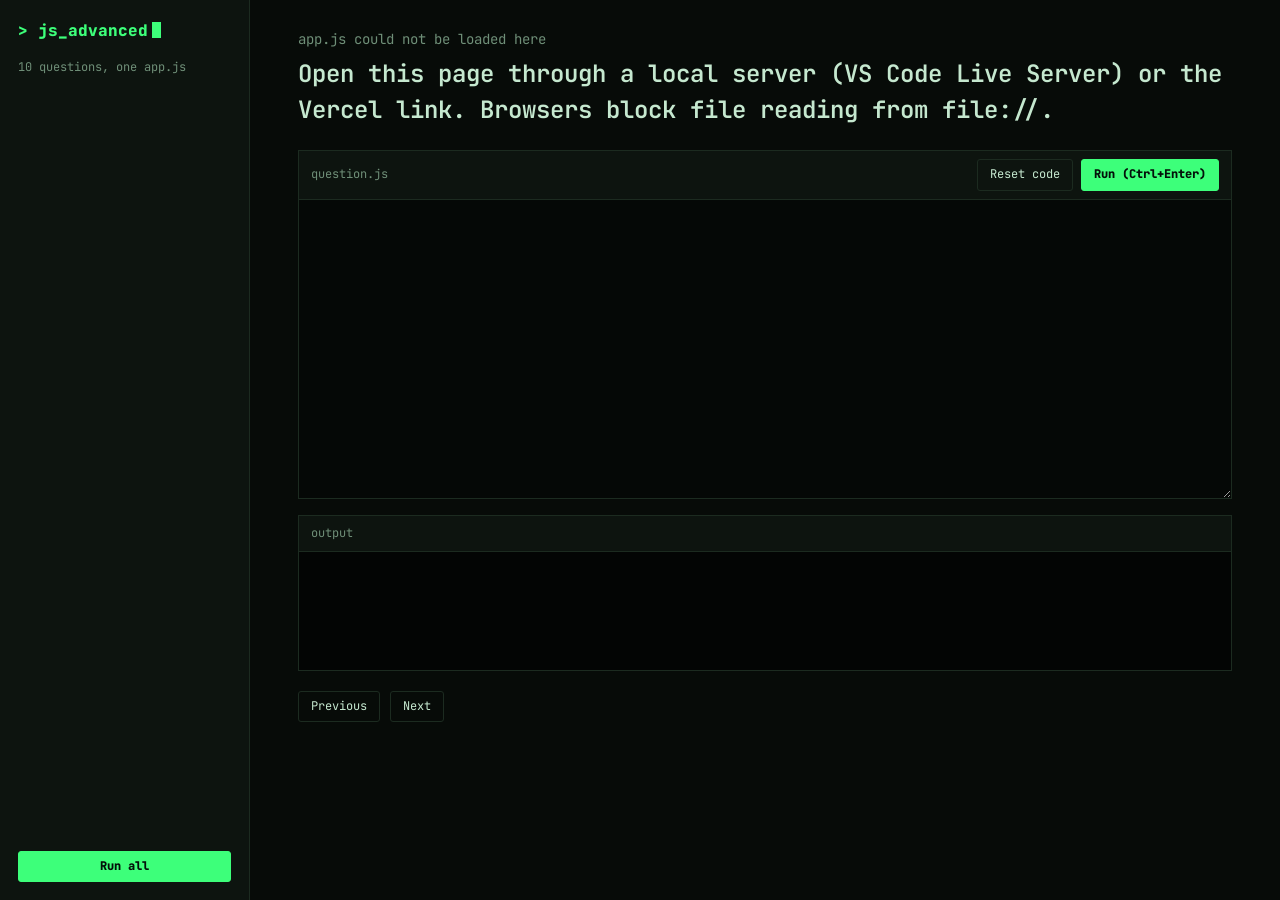
==== commit 08578b78: "JS-advanced" ====
--- a/index.html
+++ b/index.html
@@ -1,129 +1,224 @@
-<!doctype html>
-<html lang="en" data-theme="dark">
+<!DOCTYPE html>
+<html lang="en">
 <head>
-<meta charset="utf-8"><meta name="viewport" content="width=device-width,initial-scale=1">
-<title>CodeNPlay — Code • Learn • Play</title>
+<meta charset="UTF-8">
+<meta name="viewport" content="width=device-width, initial-scale=1">
+<title>JS Advanced Terminal</title>
+<link rel="preconnect" href="https://fonts.googleapis.com">
+<link rel="preconnect" href="https://fonts.gstatic.com" crossorigin>
+<link href="https://fonts.googleapis.com/css2?family=JetBrains+Mono:wght@400;600;800&display=swap" rel="stylesheet">
 <style>
-:root{--bg:#080d20;--panel:#101831;--panel2:#0c142a;--text:#f5f6ff;--muted:#a6b1d0;--line:#26345e;--gold:#ffc95c;--purple:#8b5cf6;--teal:#26d9d0;--green:#3be0a0;--danger:#ff758f;--shadow:0 14px 36px #0005}
-[data-theme="light"]{--bg:#eef2ff;--panel:#fff;--panel2:#f6f7ff;--text:#171b36;--muted:#596581;--line:#d6dcf3;--gold:#b77905;--purple:#7041df;--teal:#008e9b;--green:#087f58;--danger:#c62d51;--shadow:0 12px 30px #26345e18}
-*{box-sizing:border-box}body{margin:0;background:radial-gradient(ellipse at 75% -20%,#46246d55,transparent 42%),var(--bg);color:var(--text);font:15px/1.5 Inter,Segoe UI,Arial,sans-serif}button,input,textarea,select{font:inherit}button{cursor:pointer}button:disabled{opacity:.45;cursor:not-allowed}button:focus-visible,input:focus-visible,textarea:focus-visible,select:focus-visible{outline:2px solid var(--teal);outline-offset:2px}.hidden,[hidden]{display:none!important}.gold{color:var(--gold)}.muted{color:var(--muted)}.eyebrow{font-size:11px;letter-spacing:.17em;color:var(--teal);font-weight:800;text-transform:uppercase;margin:0 0 7px}.btn{border:1px solid var(--line);border-radius:10px;padding:10px 14px;background:var(--panel2);color:var(--text);font-weight:700}.btn:hover{filter:brightness(1.12)}.primary{background:linear-gradient(110deg,#ffc95c,#f0a82d);border-color:#ffe09b;color:#21152a}.purple-btn{background:linear-gradient(110deg,#8055f6,#5d39d6);color:white;border:0}.full{width:100%}.panel{background:linear-gradient(145deg,var(--panel),var(--panel2));border:1px solid var(--line);border-radius:15px;box-shadow:var(--shadow)}.topbar{height:74px;display:flex;align-items:center;gap:22px;padding:0 24px;border-bottom:1px solid var(--line);position:sticky;top:0;z-index:10;background:color-mix(in srgb,var(--bg) 92%,transparent);backdrop-filter:blur(14px)}.brand{display:flex;align-items:center;gap:10px;font-size:23px;font-weight:900;white-space:nowrap}.brand-mark{display:grid;place-items:center;width:42px;height:42px;border:2px solid var(--gold);border-radius:13px;color:var(--gold);font-size:24px;background:#8b5cf622}.search{position:relative;flex:1;max-width:560px;margin:auto}.search-shortcut{position:absolute;right:12px;top:13px;color:var(--muted);font-size:10px;pointer-events:none}.notify-btn{padding:8px 11px}.quick-label{padding:12px 12px 2px;color:var(--muted);font-size:10px;font-weight:800;letter-spacing:.16em}.activity-panel{padding:6px 16px}.activity-item{display:flex;gap:12px;align-items:flex-start;padding:13px 0;border-bottom:1px solid var(--line)}.activity-item:last-child{border-bottom:0}.activity-icon{width:35px;height:35px;flex:0 0 35px;display:grid;place-items:center;border-radius:10px;background:#8055f622;color:var(--gold);font-size:18px}.activity-item b{display:block}.activity-item p{margin:3px 0 0;font-size:13px}.search input{width:100%;border:1px solid var(--line);background:var(--panel);color:var(--text);border-radius:22px;padding:11px 86px 11px 16px}.top-actions{display:flex;align-items:center;gap:12px}.top-actions select{background:var(--panel);border:1px solid var(--line);color:var(--text);border-radius:10px;padding:9px}.user-chip{display:flex;align-items:center;gap:8px;font-weight:700}.avatar{width:35px;height:35px;border-radius:50%;display:grid;place-items:center;background:linear-gradient(135deg,var(--purple),var(--teal));color:white;font-weight:900}.layout{display:grid;grid-template-columns:235px minmax(0,1fr);min-height:calc(100vh - 74px)}.sidebar{padding:20px 14px;border-right:1px solid var(--line);display:flex;flex-direction:column;gap:7px}.side-label{padding:0 12px;color:var(--muted);font-size:10px;letter-spacing:.18em;font-weight:800}.nav{width:100%;text-align:left;display:flex;gap:12px;align-items:center;border:1px solid transparent;border-radius:10px;background:transparent;color:var(--text);padding:12px 13px;font-weight:650}.nav span:first-child{font-size:19px;width:22px;text-align:center}.nav:hover,.nav.active{background:#7446e927;border-color:#7952dd77}.nav.active{color:var(--gold)}.side-bottom{margin-top:auto;padding-top:24px}.xp-card{border:1px solid var(--line);background:var(--panel);padding:14px;border-radius:12px;margin-bottom:12px}.xp-row{display:flex;justify-content:space-between;font-size:12px;font-weight:800}.bar{height:7px;background:var(--line);border-radius:10px;overflow:hidden;margin:9px 0}.bar span{display:block;height:100%;width:0;background:linear-gradient(90deg,var(--purple),var(--gold));transition:width .3s}.main{padding:24px;min-width:0;max-width:1700px;width:100%;margin:auto}.view{display:block}.hero{display:grid;grid-template-columns:1.2fr .8fr;gap:22px;padding:28px;border:1px solid #7754d777;border-radius:18px;background:radial-gradient(ellipse at 85% 20%,#9d4edd55,transparent 45%),linear-gradient(120deg,#10152f,#17133a);overflow:hidden}.hero h1{font-size:clamp(30px,4vw,48px);line-height:1.08;margin:10px 0 14px}.hero p{max-width:560px}.hero-art{display:grid;place-items:center;min-height:190px;font-size:86px;background:radial-gradient(circle,#6040b355,transparent 65%);position:relative}.hero-art .spark{position:absolute;color:var(--gold);font-size:24px}.hero-art .s1{top:10%;left:18%}.hero-art .s2{bottom:15%;right:15%}.section-head{display:flex;align-items:end;justify-content:space-between;gap:12px;margin:26px 0 13px}.section-head h2{margin:0;font-size:22px}.grid3{display:grid;grid-template-columns:repeat(3,minmax(0,1fr));gap:13px}.feature{padding:19px;text-align:left;min-height:160px;color:var(--text)}.feature:hover{transform:translateY(-2px);border-color:var(--purple)}.feature .emoji{font-size:26px}.feature h3{margin:10px 0 5px}.feature p{margin:0 0 10px}.workbench{margin-top:25px}.workbench-grid{display:grid;grid-template-columns:.85fr 1.15fr;gap:14px}.panel-head{display:flex;justify-content:space-between;align-items:center;padding:14px 16px;border-bottom:1px solid var(--line);font-weight:800}.arena{margin:14px;height:270px;border-radius:12px;position:relative;overflow:hidden;background:linear-gradient(#153a74,#41a3cc 62%,#1b7a6c 63%,#13412e);border:1px solid #4b7ec6}.arena:before{content:"✦  ·  ✧     ✦   ·   ✧";position:absolute;top:15px;left:16px;color:#fff9}.castle{position:absolute;right:12%;top:26px;font-size:50px;filter:drop-shadow(0 5px 0 #142450)}.ground{position:absolute;bottom:0;height:48px;background:repeating-linear-gradient(90deg,#238550 0 28px,#1c7046 28px 56px);width:100%;border-top:7px solid #75d46a}.hero-sprite,.enemy{position:absolute;bottom:45px;font-size:48px;transition:transform .4s}.hero-sprite{left:17%;filter:drop-shadow(0 5px 0 #182d5c)}.enemy{right:17%;font-size:43px}.arena-message{position:absolute;left:12px;bottom:10px;background:#08172bdd;border:1px solid #ffffff44;border-radius:8px;padding:7px 10px;font-size:12px;color:white}.arena-stats{display:flex;justify-content:space-between;padding:0 17px 15px;font-size:12px;color:var(--muted)}.tabs{display:flex;gap:6px;padding:10px 12px 0}.tab{padding:8px 14px;border:1px solid var(--line);background:var(--panel2);color:var(--muted);border-radius:8px 8px 0 0}.tab.active{color:var(--gold);border-color:var(--gold);background:#ffc95c13}.editor-area{display:grid;grid-template-columns:42px minmax(0,1fr);margin:0 12px;border:1px solid var(--line);border-radius:0 10px 10px 10px;overflow:hidden;background:#080d1c}.line-numbers{padding:14px 8px;color:#7885a8;text-align:right;font:13px/1.65 Consolas,monospace;background:#0c1328;white-space:pre}.editor-area textarea{min-height:244px;width:100%;resize:vertical;background:transparent;color:#dce5ff;border:0;padding:14px;font:13px/1.65 Consolas,monospace;white-space:pre;tab-size:2}.editor-actions{display:flex;justify-content:space-between;gap:8px;padding:12px}.error{margin:0 12px 10px;color:#ff9bac;background:#451b2b;padding:9px;border-radius:8px;white-space:pre-wrap}.output-frame{width:calc(100% - 24px);height:245px;margin:12px;border:1px solid var(--line);border-radius:10px;background:white}.cards{display:grid;grid-template-columns:repeat(auto-fit,minmax(220px,1fr));gap:14px}.lesson-card,.level-card,.question-card{padding:18px}.lesson-card h3,.level-card h3{margin:6px 0}.code-example{white-space:pre-wrap;overflow-wrap:anywhere;background:#070c19;color:#c9e7ff;padding:12px;border-radius:9px;font:13px/1.6 Consolas,monospace}.quiz-options{display:grid;gap:7px;margin:10px 0}.quiz-options button{text-align:left;padding:9px;border-radius:8px;border:1px solid var(--line);background:var(--panel2);color:var(--text)}.feedback{min-height:22px;color:var(--teal);font-weight:700}.level-card{color:var(--text);text-align:left;min-height:155px}.level-card .level-tag{color:var(--gold);font-size:12px;font-weight:800}.level-card.locked{opacity:.58}.detail{padding:20px;margin:15px 0}.subjects{display:flex;gap:8px;flex-wrap:wrap;margin:14px 0}.subject.active{border-color:var(--gold);color:var(--gold)}.stat-grid{display:grid;grid-template-columns:repeat(3,1fr);gap:12px;margin:15px 0}.stat{padding:18px}.stat strong{display:block;font-size:28px;color:var(--gold)}.toast{position:fixed;right:20px;bottom:20px;z-index:30;background:var(--panel);border:1px solid var(--teal);border-radius:12px;padding:13px 18px;box-shadow:var(--shadow);max-width:min(420px,90vw)}.welcome-overlay{position:fixed;inset:0;z-index:50;display:grid;place-items:center;padding:20px;background:radial-gradient(ellipse at 15% 30%,#4c2677aa,transparent 45%),radial-gradient(ellipse at 90% 70%,#125f7b88,transparent 40%),#070b1c}.welcome-card{width:min(440px,100%);padding:30px;border:1px solid var(--gold);border-radius:20px;background:linear-gradient(145deg,#111735,#0a1026);box-shadow:0 0 0 6px #ffc95c0d,0 25px 80px #0008;color:#f5f6ff}.welcome-card .brand-mark{margin-bottom:20px}.welcome-card h1{font-size:34px;margin:0 0 10px}.welcome-card label{display:block;margin:14px 0 6px;font-size:13px;font-weight:700}.welcome-card input{width:100%;padding:12px 13px;border-radius:9px;border:1px solid #39466e;background:#080e22;color:white}.welcome-card small{display:block;text-align:center;margin-top:12px;color:#a6b1d0}.search-results{position:absolute;top:48px;left:0;right:0;background:var(--panel);border:1px solid var(--line);border-radius:12px;padding:6px;box-shadow:var(--shadow);z-index:20}.search-results button{display:block;width:100%;text-align:left;border:0;border-radius:8px;padding:9px;background:transparent;color:var(--text)}.search-results button:hover{background:#7952dd33}.footer{text-align:center;padding:25px;color:var(--muted);font-size:12px}.skill-result{padding:18px;margin-top:15px}.mobile-menu{display:none}
-@media(max-width:1050px){.topbar{padding:0 14px;gap:12px}.layout{grid-template-columns:195px minmax(0,1fr)}.main{padding:16px}.workbench-grid{grid-template-columns:1fr}.hero{grid-template-columns:1fr .5fr}.grid3{grid-template-columns:repeat(2,minmax(0,1fr))}.top-actions .user-chip #userName{display:none}}
-@media(max-width:700px){.topbar{height:auto;min-height:65px;flex-wrap:wrap;padding:10px}.mobile-menu{display:block}.brand{font-size:18px}.brand-mark{width:34px;height:34px}.search{order:4;flex-basis:100%;max-width:none}.top-actions{margin-left:auto}.top-actions select{max-width:100px}.layout{display:block}.sidebar{display:none;position:fixed;z-index:20;top:65px;bottom:0;left:0;width:250px;background:var(--bg);box-shadow:var(--shadow);overflow:auto}.sidebar.open{display:flex}.main{padding:12px}.hero{grid-template-columns:1fr;padding:20px}.hero-art{min-height:90px;font-size:58px}.grid3{grid-template-columns:1fr}.section-head{align-items:start;flex-direction:column}.arena{height:230px}.stat-grid{grid-template-columns:1fr}.welcome-card{padding:24px}.welcome-card h1{font-size:29px}}
-</style></head>
+:root{--bg:#070b08;--panel:#0d140f;--line:#1c2b20;--text:#c5e8cf;--dim:#6f8f78;--g:#3dff7a;--amber:#ffb454;--red:#ff5c6c}
+*{box-sizing:border-box;margin:0;padding:0}
+html,body{height:100%}
+body{background:var(--bg);color:var(--text);font-family:"JetBrains Mono",ui-monospace,Menlo,Consolas,monospace;font-size:14px;line-height:1.6}
+.app{display:flex;height:100%}
+aside{width:250px;flex-shrink:0;border-right:1px solid var(--line);background:var(--panel);display:flex;flex-direction:column;padding:18px 0}
+.brand{padding:0 18px 14px;font-weight:800;color:var(--g);font-size:16px}
+.cur{display:inline-block;width:9px;height:16px;background:var(--g);margin-left:4px;vertical-align:-2px;animation:blink 1s steps(1) infinite}
+@keyframes blink{50%{opacity:0}}
+.hint{padding:0 18px 12px;color:var(--dim);font-size:12px}
+nav{flex:1;overflow-y:auto}
+nav button{display:flex;width:100%;gap:8px;align-items:center;text-align:left;background:none;border:0;border-left:3px solid transparent;color:var(--dim);font:inherit;padding:7px 18px;cursor:pointer}
+nav button:hover{color:var(--text);background:#101a13}
+nav button.on{color:var(--g);border-left-color:var(--g);background:#112016}
+nav button .ok{margin-left:auto;color:var(--g);visibility:hidden}
+nav button.done .ok{visibility:visible}
+.runall{margin:12px 18px 0}
+main{flex:1;min-width:0;overflow-y:auto;padding:28px clamp(16px,4vw,48px)}
+.qhead{color:var(--dim);margin-bottom:6px}
+.qhead b{color:var(--amber);font-weight:600}
+h1{font-size:clamp(18px,2.4vw,24px);font-weight:600;line-height:1.5;margin-bottom:22px;max-width:78ch}
+.bar{display:flex;align-items:center;gap:8px;flex-wrap:wrap;padding:8px 12px;border:1px solid var(--line);border-bottom:0;background:var(--panel);color:var(--dim);font-size:12px}
+.bar .sp{flex:1}
+button.btn{background:transparent;border:1px solid var(--line);color:var(--text);font:inherit;font-size:12px;padding:5px 12px;cursor:pointer;border-radius:3px}
+button.btn:hover{border-color:var(--g);color:var(--g)}
+button.run{background:var(--g);color:#04110a;border-color:var(--g);font-weight:800}
+button.run:hover{background:#7dffa5;color:#04110a}
+button:focus-visible,textarea:focus-visible{outline:2px solid var(--amber);outline-offset:2px}
+textarea{display:block;width:100%;min-height:300px;resize:vertical;background:#050806;color:#d9f5e0;border:1px solid var(--line);padding:14px;font:inherit;font-size:13px;line-height:1.65;tab-size:2;white-space:pre;overflow:auto}
+.out{border:1px solid var(--line);background:#030504;min-height:120px;padding:14px;margin-bottom:20px;white-space:pre-wrap;word-break:break-word;font-size:13px}
+.out .p{color:var(--g)}
+.out .e{color:var(--red)}
+.out .h{color:var(--amber)}
+.out .m{color:var(--dim)}
+.pn{display:flex;gap:10px;margin-bottom:30px}
+@media(max-width:760px){
+ .app{flex-direction:column}
+ aside{width:100%;flex-direction:row;align-items:center;border-right:0;border-bottom:1px solid var(--line);padding:8px 0;overflow-x:auto}
+ .brand,.hint{display:none}
+ nav{display:flex;overflow-x:auto;flex:1}
+ nav button{width:auto;white-space:nowrap;border-left:0;border-bottom:3px solid transparent;padding:6px 12px}
+ nav button.on{border-bottom-color:var(--g)}
+ nav button .ok{margin-left:4px}
+ .runall{margin:0 10px;white-space:nowrap}
+ main{padding:18px 14px}
+}
+@media(prefers-reduced-motion:reduce){.cur{animation:none}}
+</style>
+</head>
 <body>
-<div id="welcomeOverlay" class="welcome-overlay">
-<form id="welcomeForm" class="welcome-card">
-<div class="brand-mark">♛</div><p class="eyebrow">YOUR ADVENTURE STARTS HERE</p><h1>Welcome to <span class="gold">CodeNPlay</span></h1><p class="muted">Code, learn and turn your skills into a game. Your progress saves on this device.</p>
-<label for="username">Your username</label><input id="username" name="username" maxlength="24" placeholder="e.g. Alex" required minlength="2" autocomplete="nickname">
-<label for="age">Your age</label><input id="age" name="age" type="number" min="7" max="100" placeholder="Enter age" required>
-<p id="welcomeError" class="feedback" role="alert"></p><button class="btn primary full" type="submit">Enter the Realm →</button><small>Works offline after this file is downloaded.</small>
-</form></div>
-<div id="appShell" hidden>
-<header class="topbar"><button class="btn mobile-menu" id="menuToggle" aria-label="Open menu">☰</button><div class="brand"><span class="brand-mark">♛</span><span>Code<span class="gold">N</span>Play</span></div>
-<div class="search"><input id="globalSearch" type="search" placeholder="⌕ Search lessons, levels, practice..." aria-label="Search"><div id="searchResults" class="search-results" hidden></div><small class="search-shortcut">Ctrl + K</small></div>
-<div class="top-actions"><button class="btn notify-btn" id="notifyBtn" type="button" title="Notifications" aria-label="Notifications">♧</button><select id="themeSelect" aria-label="Theme"><option value="dark">☾ Dark</option><option value="light">☀ Light</option><option value="default">◐ Default</option></select><div class="user-chip"><span class="avatar" id="userAvatar">P</span><span id="userName">Player</span></div></div></header>
-<div class="layout"><aside class="sidebar" id="sidebar"><p class="side-label">YOUR REALM</p>
-<button class="nav active" data-view="home"><span>⌂</span>Home</button><button class="nav" data-view="learn"><span>▤</span>Learn</button><div class="quick-label">QUICK WORKSHOP</div><button class="nav quick-lang" data-lang="html"><span>🟧</span>HTML Editor</button><button class="nav quick-lang" data-lang="css"><span>🟦</span>CSS Editor</button><button class="nav quick-lang" data-lang="js"><span>🟨</span>JavaScript Editor</button><button class="nav" data-view="levels"><span>♜</span>Levels</button><button class="nav" data-view="practice"><span>⚔</span>Endless Practice</button><button class="nav" data-view="skill"><span>◈</span>Test Your Skill</button>
-<div class="side-bottom"><div class="xp-card"><div class="xp-row"><span>YOUR XP</span><strong id="xpValue">0 XP</strong></div><div class="bar"><span id="xpBar"></span></div><small id="xpCaption" class="muted">Every line is progress.</small></div><button class="nav" id="resetButton"><span>↻</span>Reset progress</button><p class="side-label">BUILT TO LEARN · MADE TO PLAY</p></div></aside>
-<main class="main">
-<section class="view" id="homeView"><div class="hero"><div><p class="eyebrow">THE DEVELOPER'S QUEST</p><h1>Every line takes you<br>one step <span class="gold">further.</span></h1><p class="muted">Write code, defeat the bugs, and become the hero of your own story. Learn HTML, CSS and JavaScript by building.</p><button class="btn primary" data-view="learn">Start learning →</button></div><div class="hero-art"><span class="spark s1">✦</span>🛡️⚔️<span class="spark s2">✧</span></div></div>
-<div class="section-head"><div><p class="eyebrow">YOUR JOURNEY</p><h2>Choose your next move</h2></div><span class="muted">Small steps. Epic progress.</span></div>
-<div class="grid3"><button class="feature panel" data-view="learn"><span class="emoji">⌘</span><h3>Learn the craft</h3><p class="muted">HTML, CSS and JavaScript explained simply.</p><span class="gold">Explore lessons ↗</span></button><button class="feature panel" data-view="practice"><span class="emoji">⚔️</span><h3>Endless practice</h3><p class="muted">Random challenges to sharpen your skills.</p><span class="gold">Start challenge ↗</span></button><button class="feature panel" data-view="skill"><span class="emoji">◈</span><h3>Test your skill</h3><p class="muted">Analyze your own code with a simple rubric.</p><span class="gold">Check skills ↗</span></button></div>
-<div class="section-head"><div><p class="eyebrow">THE CAMPAIGN</p><h2>Levels & challenges</h2></div><button class="btn" data-view="levels">View all levels ↗</button></div><div class="cards" id="homeLevels"></div><div class="section-head"><div><p class="eyebrow">YOUR JOURNEY</p><h2>Recent activity</h2></div><span class="muted">Saved on this device</span></div><div class="panel activity-panel" id="activityFeed"><div class="activity-item"><span class="activity-icon">♛</span><div><b>Your adventure starts here</b><p class="muted">Run code, finish lessons and complete quests to build your activity.</p></div></div></div>
-<section class="workbench"><div class="section-head"><div><p class="eyebrow">YOUR WORKSHOP</p><h2>Build something</h2></div><span class="muted">● Ready to run</span></div><div class="workbench-grid">
-<div class="panel"><div class="panel-head"><span>🎮 PIXEL ARENA</span><span class="muted">WORLD 01</span></div><div class="arena" id="arena"><div class="castle">🏰</div><div class="ground"></div><div class="hero-sprite" id="arenaHero">🧙</div><div class="enemy" id="arenaEnemy">👾</div><div class="arena-message" id="gameMessage">Your quest awaits. Run your code!</div></div><div class="arena-stats"><span>⚡ <b id="gameXp">0</b> XP earned</span><span>✦ <b id="winsCount">0</b> victories</span></div></div>
-<div class="panel"><div class="panel-head"><span>⌘ CODE WORKSHOP</span><span class="muted"><span id="charCount">0 characters</span> · HTML · CSS · JS</span></div><div class="tabs"><button class="tab active" data-tab="html">HTML</button><button class="tab" data-tab="css">CSS</button><button class="tab" data-tab="js">JS</button></div><div class="editor-area"><div class="line-numbers" id="lineNumbers">1</div><textarea id="codeEditor" spellcheck="false" aria-label="Code editor" autocapitalize="off" autocomplete="off"></textarea></div><div id="editorError" class="error" hidden></div><div class="editor-actions"><button class="btn" id="resetCode">Reset code</button><button class="btn purple-btn" id="runCode">▶ Run code</button></div></div></div>
-<div class="panel" style="margin-top:14px"><div class="panel-head"><span>▣ LIVE OUTPUT</span><span class="muted">Sandboxed preview</span></div><iframe id="outputFrame" class="output-frame" title="Code output preview" sandbox="allow-scripts" srcdoc="<body style='font:16px Arial;padding:20px;color:#555'>Run your code to see the result here.</body>"></iframe></div></section></section>
-<section class="view" id="learnView" hidden><p class="eyebrow">LEARN BY DOING</p><h1>Learning library</h1><p class="muted">Short lessons, examples and mini quizzes. Try any example in the editor.</p><div class="subjects"><button class="btn subject active" data-subject="html">HTML</button><button class="btn subject" data-subject="css">CSS</button><button class="btn subject" data-subject="js">JavaScript</button></div><div class="cards" id="lessonsList"></div></section>
-<section class="view" id="levelsView" hidden><p class="eyebrow">THE CAMPAIGN</p><h1>Levels</h1><p class="muted">Finish each unlocked challenge to open the next level. Your completion is saved on this device.</p><div class="cards" id="allLevels"></div><div id="levelDetail" class="panel detail" hidden></div></section>
-<section class="view" id="practiceView" hidden><p class="eyebrow">KEEP YOUR SKILLS SHARP</p><h1>Endless Practice</h1><p class="muted">Solve a challenge in the editor, then use Check answer. Questions are selected from the built-in practice set.</p><div class="panel question-card"><p id="practiceCount" class="eyebrow">Challenge 1</p><h2 id="questionTitle">Loading challenge…</h2><p id="questionPrompt"></p><p id="questionHint" class="muted"></p><div id="practiceFeedback" class="feedback" aria-live="polite"></div><div class="subjects"><button class="btn primary" id="practiceRun">Check answer</button><button class="btn" id="nextQuestion">Skip / new question</button><button class="btn" data-view="home">Open editor</button></div></div><div class="panel detail"><h3>How to play</h3><p class="muted">Open Home, edit the matching language tab, click Run code, then return here and check your answer. The checker looks for required code patterns, not every possible valid solution.</p></div></section>
-<section class="view" id="skillView" hidden><p class="eyebrow">YOUR DEVELOPER PROFILE</p><h1>Test your skill</h1><p class="muted">This is a beginner-friendly pattern-based estimate, not a professional code-quality audit.</p><div class="stat-grid"><div class="panel stat"><span class="muted">Total XP</span><strong id="skillXP">0</strong></div><div class="panel stat"><span class="muted">Victories</span><strong id="skillWins">0</strong></div><div class="panel stat"><span class="muted">Levels complete</span><strong id="skillLevels">0/5</strong></div></div><button class="btn purple-btn" id="analyzeSkill">Analyze current code</button><div id="skillResults" class="panel skill-result" hidden></div></section>
-<div class="footer">CodeNPlay · Code • Learn • Play · Your progress is stored locally in this browser.</div></main></div></div>
-<div id="toast" class="toast" role="status" hidden></div>
-<dialog id="resetDialog" style="border:1px solid var(--line);border-radius:16px;background:var(--panel);color:var(--text);max-width:400px"><h2>Reset all progress?</h2><p class="muted">This clears your local profile, XP, level progress and theme preference on this browser.</p><div style="display:flex;gap:8px;justify-content:flex-end"><button class="btn" id="cancelReset">Cancel</button><button class="btn primary" id="confirmReset">Reset everything</button></div></dialog>
+<div class="app">
+  <aside>
+    <div class="brand">&gt; js_advanced<span class="cur"></span></div>
+    <div class="hint">10 questions, one app.js</div>
+    <nav id="nav" aria-label="Questions"></nav>
+    <button class="btn run runall" id="runAll" type="button">Run all</button>
+  </aside>
+  <main>
+    <div class="qhead" id="qHead">loading app.js...</div>
+    <h1 id="qText"></h1>
+    <div class="bar"><span id="fileName">question.js</span><span class="sp"></span>
+      <button class="btn" id="reset" type="button">Reset code</button>
+      <button class="btn run" id="run" type="button">Run (Ctrl+Enter)</button>
+    </div>
+    <textarea id="code" spellcheck="false" aria-label="Code editor"></textarea>
+    <div class="bar" style="margin-top:16px"><span>output</span></div>
+    <div class="out" id="out" aria-live="polite"></div>
+    <div class="pn">
+      <button class="btn" id="prev" type="button">Previous</button>
+      <button class="btn" id="next" type="button">Next</button>
+    </div>
+  </main>
+</div>
+
+<script src="app.js"></script>
 <script>
-(function(){
-"use strict";
-const $=s=>document.querySelector(s), $$=s=>Array.from(document.querySelectorAll(s));
-const STORE="codenplay-standalone-v2";
-const initial={html:'<main class="demo-card">\n  <h1>Hello, adventurer!</h1>\n  <p>Your first quest starts here.</p>\n  <button id="questBtn">Click for magic</button>\n</main>',css:'body { font-family: Arial, sans-serif; background: #f2efff; color: #24203b; padding: 24px; }\n.demo-card { padding: 24px; border-radius: 16px; background: white; box-shadow: 0 10px 30px #24105022; }\nbutton { background: #7655d9; color: white; padding: 10px 14px; border: 0; border-radius: 8px; cursor:pointer; }',js:'document.querySelector("#questBtn").addEventListener("click", () => {\n  document.querySelector("h1").textContent = "Quest accepted!";\n});'};
-const levels=[
-{id:1,title:"HTML — First Steps",tag:"HTML",description:"Build a page with a heading and paragraph.",requirement:"Create a heading and a paragraph in HTML.",hint:"Use an h1 heading and a p paragraph.",reward:50,starter:{html:"<main>\n  <h1>My First Quest</h1>\n  <p>I am learning HTML!</p>\n</main>",css:"body{font-family:Arial;padding:24px;background:#f2efff} h1{color:#7041df}",js:""},check:c=>/<h1\b/i.test(c.html)&&/<p\b/i.test(c.html)},
-{id:2,title:"CSS — Style the Realm",tag:"CSS",description:"Use CSS to change colors and spacing.",requirement:"Add a CSS rule that styles a heading.",hint:"Try h1 { color: purple; }",reward:75,starter:{html:"<h1>My Styled Page</h1>\n<p>CSS makes websites beautiful.</p>",css:"body{font-family:Arial;padding:24px} h1{color:purple;font-size:36px}",js:""},check:c=>/h1\s*\{[^}]*color\s*:/i.test(c.css)},
-{id:3,title:"JavaScript — Make It Move",tag:"JavaScript",description:"Add an event that changes the page.",requirement:"Use JavaScript to react to a click.",hint:"Use addEventListener('click', ...).",reward:100,starter:{html:'<h1 id="title">Ready?</h1>\n<button id="go">Click me</button>',css:"body{font-family:Arial;padding:24px}button{padding:10px}",js:'document.querySelector("#go").addEventListener("click",()=>{document.querySelector("#title").textContent="It works!";});'},check:c=>/addEventListener/i.test(c.js)&&/click/i.test(c.js)},
-{id:4,title:"Boss Fight — Combine Skills",tag:"Boss Fight",description:"Combine structure, styling and an interaction.",requirement:"Use HTML, CSS and JavaScript together.",hint:"Add a button, style it, and make it respond to a click.",reward:125,starter:{html:'<h1 id="boss">Bug Boss</h1>\n<button id="attack">Fix the bug</button>',css:"body{font-family:Arial;padding:24px;background:#f4f0ff}button{background:#7041df;color:white;padding:12px;border:0;border-radius:8px}",js:'document.querySelector("#attack").addEventListener("click",()=>{document.querySelector("#boss").textContent="Bug defeated!";});'},check:c=>/<button/i.test(c.html)&&/button\s*\{/i.test(c.css)&&/addEventListener/i.test(c.js)},
-{id:5,title:"Advanced — Your Own Quest",tag:"Advanced",description:"Build a small complete component.",requirement:"Create a semantic section with a heading, CSS layout and a JavaScript interaction.",hint:"Use section, display:grid or flex, and a click event.",reward:175,starter:{html:'<section class="card">\n <h1>My Project</h1>\n <p id="message">Ready to start?</p>\n <button id="start">Start quest</button>\n</section>',css:"body{font-family:Arial;padding:24px;background:#f3f5ff}.card{display:grid;gap:12px;padding:24px;border-radius:14px;background:white;max-width:420px}button{padding:10px;background:#7041df;color:white;border:0;border-radius:8px}",js:'document.querySelector("#start").addEventListener("click",()=>{document.querySelector("#message").textContent="Quest started!";});'},check:c=>/<section/i.test(c.html)&&/(display\s*:\s*(grid|flex))/i.test(c.css)&&/addEventListener/i.test(c.js)}
-];
-const lessons=[
-{subject:"html",title:"Your first heading",level:"Beginner",explanation:"HTML gives content its structure. h1 is the main heading and p is a paragraph.",example:"<h1>Hello world</h1>\n<p>This is my first page.</p>",quest:"Create a heading and paragraph.",code:{html:"<h1>Hello world</h1>\n<p>This is my first page.</p>",css:"body{font-family:Arial;padding:20px}",js:""},q:"Which tag creates a paragraph?",options:["<h1>","<p>","<style>"],correct:1},
-{subject:"html",title:"Links and buttons",level:"Beginner",explanation:"An a element links to another location. A button is an interactive control.",example:'<a href="https://example.com">Visit site</a>\n<button>Press me</button>',quest:"Add a link and a button.",code:{html:'<a href="https://example.com">Visit site</a>\n<button>Press me</button>',css:"a,button{margin:8px}",js:""},q:"Which tag makes a clickable button?",options:["<button>","<p>","<head>"],correct:0},
-{subject:"html",title:"Semantic layout",level:"Starter",explanation:"Semantic elements describe their purpose and help structure pages clearly.",example:"<header>Site title</header>\n<main><section><h2>About</h2></section></main>\n<footer>Copyright</footer>",quest:"Use a main or section element.",code:{html:"<main>\n <section><h1>About me</h1><p>Learning to code.</p></section>\n</main>",css:"main{max-width:700px;margin:auto}",js:""},q:"Which element is commonly used for the main page content?",options:["<main>","<small>","<br>"],correct:0},
-{subject:"css",title:"Change colors",level:"Beginner",explanation:"CSS selectors choose elements, and declarations set properties such as color and background.",example:"h1 { color: rebeccapurple; }\nbody { background: #f4f0ff; }",quest:"Style an h1 color.",code:{html:"<h1>Colorful heading</h1>",css:"body{font-family:Arial;background:#f4f0ff;padding:20px} h1{color:rebeccapurple}",js:""},q:"Which CSS property changes text color?",options:["font-style","color","padding"],correct:1},
-{subject:"css",title:"Spacing and cards",level:"Beginner",explanation:"Padding is space inside an element; margin is space outside it.",example:".card { padding: 20px; margin: 12px; border-radius: 12px; }",quest:"Create a card with padding.",code:{html:'<div class="card"><h2>My card</h2><p>Content goes here.</p></div>',css:".card{padding:20px;margin:12px;background:white;border-radius:12px;font-family:Arial}",js:""},q:"Which property adds space inside a box?",options:["margin","padding","outline"],correct:1},
-{subject:"css",title:"Responsive layout",level:"Starter",explanation:"CSS Grid can create flexible columns, while media queries adapt layouts to smaller screens.",example:".grid { display: grid; grid-template-columns: repeat(auto-fit,minmax(180px,1fr)); gap: 12px; }",quest:"Use grid or flex for layout.",code:{html:'<div class="grid"><div>One</div><div>Two</div><div>Three</div></div>',css:".grid{display:grid;grid-template-columns:repeat(auto-fit,minmax(120px,1fr));gap:12px}.grid div{padding:20px;background:#ded5ff}",js:""},q:"Which CSS property activates CSS Grid?",options:["display: grid","position: grid","layout: grid"],correct:0},
-{subject:"js",title:"Variables",level:"Beginner",explanation:"const declares a binding that cannot be reassigned; let is useful when a value changes.",example:'const player = "Alex";\nlet score = 0;\nscore = score + 10;',quest:"Create a const variable.",code:{html:"<h1>Check the console</h1>",css:"body{font-family:Arial;padding:20px}",js:'const player = "Alex";\nlet score = 0;\nscore += 10;\nconsole.log(player, score);'},q:"Which keyword is used for a variable that should not be reassigned?",options:["const","let","change"],correct:0},
-{subject:"js",title:"Click events",level:"Beginner",explanation:"addEventListener lets your code respond to user actions like clicks.",example:'document.querySelector("button").addEventListener("click", () => {\n  alert("Hello!");\n});',quest:"Make a button respond to click.",code:{html:'<button id="hello">Say hello</button>',css:"button{padding:12px}",js:'document.querySelector("#hello").addEventListener("click",()=>{document.querySelector("#hello").textContent="Hello!";});'},q:"Which method listens for a click?",options:["addEventListener","queryClick","clickOn"],correct:0}
-];
-const questions=[
-{title:"Create a heading",prompt:"In the HTML tab, add an h1 element.",hint:"Example: <h1>My heading</h1>",lang:"html",test:c=>/<h1\b/i.test(c.html)},
-{title:"Add a paragraph",prompt:"In the HTML tab, add a paragraph element.",hint:"Use the p tag.",lang:"html",test:c=>/<p\b/i.test(c.html)},
-{title:"Style a heading",prompt:"In CSS, set a color on h1.",hint:"Example: h1 { color: purple; }",lang:"css",test:c=>/h1\s*\{[^}]*color\s*:/i.test(c.css)},
-{title:"Use a click event",prompt:"In JavaScript, use addEventListener with a click event.",hint:"Search for addEventListener and click in your JS.",lang:"js",test:c=>/addEventListener/i.test(c.js)&&/click/i.test(c.js)},
-{title:"Make a layout",prompt:"Use CSS Grid or Flexbox.",hint:"Try display: grid; or display: flex; in your CSS.",lang:"css",test:c=>/display\s*:\s*(grid|flex)/i.test(c.css)},
-{title:"Use a semantic element",prompt:"Use main, section, header or footer in HTML.",hint:"Semantic tags make structure clearer.",lang:"html",test:c=>/<(main|section|header|footer)\b/i.test(c.html)}
-];
-let state=loadState(),activeTab="html",code={...initial},lessonSubject="html",practiceQ=null,practiceIndex=0,practiceDone=0,levelInProgress=null,runCount=0;
-function loadState(){try{return Object.assign({profile:null,xp:0,wins:0,completedLevels:[],practiceCompleted:0,theme:"dark"},JSON.parse(localStorage.getItem(STORE)||"{}"))}catch(e){return {profile:null,xp:0,wins:0,completedLevels:[],practiceCompleted:0,theme:"dark"}}}
-function save(){try{localStorage.setItem(STORE,JSON.stringify(state))}catch(e){toast("Browser storage is unavailable; progress may not persist.")}}
-function toast(msg){const t=$("#toast");t.textContent=msg;t.hidden=false;clearTimeout(toast.timer);toast.timer=setTimeout(()=>t.hidden=true,2600)}
-function addActivity(title, detail, icon="✦"){
-  if(!Array.isArray(state.activity)) state.activity=[];
-  state.activity.unshift({title,detail,icon,at:new Date().toLocaleString()});
-  state.activity=state.activity.slice(0,6);save();renderActivity();
-}
-function renderActivity(){const root=$("#activityFeed");if(!root)return;const items=Array.isArray(state.activity)?state.activity:[];if(!items.length){root.innerHTML='<div class="activity-item"><span class="activity-icon">♛</span><div><b>Your adventure starts here</b><p class="muted">Run code, finish lessons and complete quests to build your activity.</p></div></div>';return}root.innerHTML=items.map(a=>'<div class="activity-item"><span class="activity-icon">'+a.icon+'</span><div><b>'+escapeText(a.title)+'</b><p class="muted">'+escapeText(a.detail)+' · '+escapeText(a.at||'')+'</p></div></div>').join('')}
-function escapeText(value){return String(value).replace(/[&<>"']/g,ch=>({'&':'&amp;','<':'&lt;','>':'&gt;','"':'&quot;',"'":'&#39;'}[ch]))}
-function updateStats(){ $("#xpValue").textContent=state.xp+" XP";$("#xpBar").style.width=(state.xp%500)/5+"%";$("#xpCaption").textContent="Level "+(Math.floor(state.xp/100)+1)+" · Keep going!";$("#gameXp").textContent=state.xp;$("#winsCount").textContent=state.wins;$("#skillXP").textContent=state.xp;$("#skillWins").textContent=state.wins;$("#skillLevels").textContent=state.completedLevels.length+"/5";renderLevels();renderActivity()}
-function openApp(profile){state.profile=profile;save();$("#welcomeOverlay").hidden=true;$("#appShell").hidden=false;$("#userName").textContent=profile.username;$("#userAvatar").textContent=profile.username.charAt(0).toUpperCase();$("#themeSelect").value=state.theme||"dark";applyTheme(state.theme||"dark");updateStats();renderEditor();renderLessons();renderPractice();renderLevels();renderSearchIndex();renderActivity()}
-function applyTheme(theme){if(theme==="default"){theme=matchMedia("(prefers-color-scheme: light)").matches?"light":"dark"}document.documentElement.dataset.theme=theme}
-function showView(name){$$(".view").forEach(v=>v.hidden=true);const v=$("#"+name+"View");if(v)v.hidden=false;$$(".nav[data-view]").forEach(b=>b.classList.toggle("active",b.dataset.view===name));$("#sidebar").classList.remove("open");if(name==="skill")updateStats();window.scrollTo({top:0,behavior:"smooth"})}
-function renderEditor(){const a=$("#codeEditor");a.value=code[activeTab];$("#charCount").textContent=a.value.length+" characters";$("#lineNumbers").textContent=Array.from({length:Math.max(1,a.value.split("\n").length)},(_,i)=>i+1).join("\n");$$(".tab").forEach(b=>b.classList.toggle("active",b.dataset.tab===activeTab))}
-function switchTab(tab){code[activeTab]=$("#codeEditor").value;activeTab=tab;renderEditor()}
-function setCode(next){code={...code,...next};renderEditor();toast("Lesson or level code loaded into the editor.")}
-function showError(msg){const e=$("#editorError");e.textContent=msg||"";e.hidden=!msg}
-function validateJS(js){try{new Function(js);return ""}catch(e){return "JavaScript syntax error: "+e.message}}
-function runCode(){code[activeTab]=$("#codeEditor").value;const syntax=validateJS(code.js);if(syntax){showError(syntax);$("#gameMessage").textContent="Syntax error — fix your JavaScript.";toast("Fix the JavaScript error before running.");return false}
-showError("");const html=code.html.replace(/<script\b[^>]*>[\s\S]*?<\/script>/gi,"");const safeCss=code.css.replace(/<\/style/gi,"<\\/style");const safeJs=code.js.replace(/<\/script/gi,"<\\/script");const doc='<!doctype html><html><head><meta charset="utf-8"><style>body{font:16px Arial,sans-serif;padding:18px;color:#24203b}'+safeCss+'</style></head><body>'+html+'<script>try{'+safeJs+'}catch(e){document.body.insertAdjacentHTML("beforeend","<pre style=\"color:#c22;white-space:pre-wrap\">Runtime error: "+String(e.message).replace(/[<>&]/g,"")+"</pre>")}<\/script></body></html>';
-$("#outputFrame").srcdoc=doc;runCount++;state.wins++;state.xp+=25;state.profile=state.profile;save();updateStats();addActivity("Ran code successfully","+25 XP · Code workshop","⌘");$("#gameMessage").textContent="Code ran successfully! +25 XP";$("#arenaHero").style.transform="translate(55px,-18px) rotate(12deg)";$("#arenaEnemy").style.transform="translate(70px,35px) rotate(45deg) scale(.2)";setTimeout(()=>{$("#arenaHero").style.transform="";$("#arenaEnemy").style.transform=""},800);
-if(levelInProgress){const l=levels.find(x=>x.id===levelInProgress);if(l&&l.check(code)){if(!state.completedLevels.includes(l.id)){state.completedLevels.push(l.id);state.xp+=l.reward;save();updateStats();addActivity("Completed level "+l.id,l.title+" · +"+l.reward+" XP","🏆");toast("Level "+l.id+" complete! +"+l.reward+" bonus XP.")}else toast("Level requirement met — replay complete!");levelInProgress=null;renderLevels()}}
-return true}
-function renderLevels(){["homeLevels","allLevels"].forEach(id=>{const root=$("#"+id);if(!root)return;root.innerHTML="";levels.forEach((l,i)=>{const unlocked=i===0||state.completedLevels.includes(levels[i-1].id);const done=state.completedLevels.includes(l.id);const b=document.createElement("button");b.className="panel level-card"+(!unlocked?" locked":"");b.disabled=!unlocked;b.innerHTML='<div class="level-tag">LEVEL '+l.id+' · '+l.tag+'</div><h3>'+l.title+'</h3><p class="muted">'+l.description+'</p><div class="gold">'+(done?"✓ Completed":unlocked?"Reward: "+l.reward+" XP":"🔒 Complete previous level first")+'</div>';b.addEventListener("click",()=>showLevelDetail(l,done));root.appendChild(b)})})}
-function showLevelDetail(l,done){levelInProgress=l.id;const d=$("#levelDetail");d.hidden=false;d.innerHTML='<p class="eyebrow">LEVEL '+l.id+' · '+l.tag+'</p><h2>'+l.title+'</h2><p>'+l.requirement+'</p><p class="muted"><b>Hint:</b> '+l.hint+'</p><p class="gold">Reward: '+l.reward+' XP</p><button class="btn primary" id="startLevel">Load starter code and go to editor →</button>';$("#startLevel").addEventListener("click",()=>{setCode(l.starter);showView("home");$("#gameMessage").textContent="Level "+l.id+" started — meet the requirement, then run code."})}
-function renderLessons(){const root=$("#lessonsList");if(!root)return;root.innerHTML="";lessons.filter(l=>l.subject===lessonSubject).forEach(l=>{const card=document.createElement("article");card.className="panel lesson-card";card.innerHTML='<p class="eyebrow">'+l.subject.toUpperCase()+' · '+l.level+'</p><h3>'+l.title+'</h3><p class="muted">'+l.explanation+'</p><pre class="code-example"></pre><p><b>Mini quest:</b> '+l.quest+'</p><button class="btn primary try-lesson">Try in editor ↗</button><hr style="border:0;border-top:1px solid var(--line);margin:18px 0"><b>Quick check:</b><p>'+l.q+'</p><div class="quiz-options"></div><p class="feedback quiz-feedback"></p>';card.querySelector("pre").textContent=l.example;card.querySelector(".try-lesson").addEventListener("click",()=>{setCode(l.code);showView("home")});const opts=card.querySelector(".quiz-options");l.options.forEach((o,i)=>{const b=document.createElement("button");b.textContent=o;b.addEventListener("click",()=>{const f=card.querySelector(".quiz-feedback");f.textContent=i===l.correct?"Correct! +5 XP":"Not quite. Read the explanation and try again.";if(i===l.correct&&!b.dataset.rewarded){b.dataset.rewarded="yes";state.xp+=5;save();updateStats();addActivity("Completed a lesson quiz","+5 XP · Learning library","📖")}});opts.append(b)});root.append(card)})}
-function renderPractice(){const q=practiceQ||questions[practiceIndex%questions.length];$("#practiceCount").textContent="CHALLENGE "+(practiceIndex+1)+" · "+q.lang.toUpperCase();$("#questionTitle").textContent=q.title;$("#questionPrompt").textContent=q.prompt;$("#questionHint").textContent="Hint: "+q.hint;$("#practiceFeedback").textContent="Edit your code in Home, then click Check answer here."}
-function nextPractice(){practiceIndex=Math.floor(Math.random()*questions.length);practiceQ=questions[practiceIndex];renderPractice()}
-function checkPractice(){code[activeTab]=$("#codeEditor").value;const q=practiceQ||questions[practiceIndex%questions.length];if(q.test(code)){practiceDone++;state.practiceCompleted=(state.practiceCompleted||0)+1;state.xp+=15;save();updateStats();addActivity("Completed a practice quest","+15 XP · Endless Practice","⚔");$("#practiceFeedback").textContent="Correct! +15 XP. Nice work — try another challenge.";toast("Challenge passed! +15 XP.");nextPractice()}else{$("#practiceFeedback").textContent="Not yet. Check the "+q.lang.toUpperCase()+" tab and try again. The checker accepts the key pattern shown in the hint.";}}
-function analyzeSkill(){code[activeTab]=$("#codeEditor").value;const html=code.html,css=code.css,js=code.js;const scoreHTML=Math.min(100,(html.match(/<[a-z][^>]*>/gi)||[]).length*12+(/<(main|header|footer|section|article|nav)\b/i.test(html)?15:0)+(/\balt=|\baria-label=|\blabel\b/i.test(html)?15:0));const scoreCSS=Math.min(100,(css.match(/[a-z-]+\s*:/gi)||[]).length*7+(/display\s*:\s*(flex|grid)/i.test(css)?20:0)+(/@media/i.test(css)?15:0)+(/--[\w-]+\s*:/i.test(css)?10:0));let jsScore=(js.match(/\b(const|let|var|function|=>)\b/g)||[]).length*8+(js.match(/\b(if|for|while|switch)\b/g)||[]).length*10+(js.match(/\b(addEventListener|querySelector|map|filter|async|await|try|catch)\b/g)||[]).length*8;if(validateJS(js))jsScore=Math.max(0,jsScore-15);jsScore=Math.min(100,jsScore);const overall=Math.round((scoreHTML+scoreCSS+jsScore)/3);const result=$("#skillResults");result.hidden=false;result.innerHTML='<p class="eyebrow">PATTERN-BASED ESTIMATE</p><h2>'+(overall>=70?"Advanced signals":overall>=35?"Developing foundation":"Beginner foundation")+' · <span class="gold">'+overall+'/100</span></h2>'+[["HTML",scoreHTML],["CSS",scoreCSS],["JavaScript",jsScore]].map(([n,v])=>'<p><b>'+n+'</b> — '+v+'/100</p><div class="bar"><span style="width:'+v+'%"></span></div>').join("")+'<p class="muted">These scores count recognizable patterns. They are not a guarantee of code quality or a full test suite.</p>';state.skillResults={htmlScore:scoreHTML,cssScore:scoreCSS,jsScore,overall};save()}
-let searchItems=[];
-function renderSearchIndex(){searchItems=[...lessons.map(l=>({title:l.title,view:"learn"})),...levels.map(l=>({title:l.title,view:"levels"})),{title:"Endless Practice",view:"practice"},{title:"Test Your Skill",view:"skill"},{title:"Code editor",view:"home"}]}
-function search(){const q=$("#globalSearch").value.trim().toLowerCase(),root=$("#searchResults");root.innerHTML="";if(!q){root.hidden=true;return}const found=searchItems.filter(x=>x.title.toLowerCase().includes(q)).slice(0,8);found.forEach(x=>{const b=document.createElement("button");b.textContent=x.title;b.addEventListener("click",()=>{showView(x.view);root.hidden=true;$("#globalSearch").value=""});root.append(b)});root.hidden=!found.length}
-$("#welcomeForm").addEventListener("submit",e=>{e.preventDefault();const username=$("#username").value.trim(),age=Number($("#age").value);if(username.length<2){$("#welcomeError").textContent="Please enter at least 2 characters.";return}if(!Number.isInteger(age)||age<7||age>100){$("#welcomeError").textContent="Please enter an age between 7 and 100.";return}openApp({username,age})});
-$$("[data-view]").forEach(b=>b.addEventListener("click",()=>showView(b.dataset.view)));
-$("#menuToggle").addEventListener("click",()=>$("#sidebar").classList.toggle("open"));
-$$(".quick-lang").forEach(b=>b.addEventListener("click",()=>{activeTab=b.dataset.lang;showView("home");renderEditor();toast(activeTab.toUpperCase()+" editor opened.")}));
-$("#notifyBtn").addEventListener("click",()=>toast((state.activity&&state.activity.length)?"Latest: "+state.activity[0].title:"You're all caught up! Run code or complete a quest to start your activity."));
-document.addEventListener("keydown",e=>{if((e.ctrlKey||e.metaKey)&&e.key.toLowerCase()==="k"){e.preventDefault();$("#globalSearch").focus()}});
-$$(".tab").forEach(b=>b.addEventListener("click",()=>switchTab(b.dataset.tab)));
-$("#codeEditor").addEventListener("input",()=>{code[activeTab]=$("#codeEditor").value;$("#charCount").textContent=$("#codeEditor").value.length+" characters";$("#lineNumbers").textContent=Array.from({length:Math.max(1,$("#codeEditor").value.split("\n").length)},(_,i)=>i+1).join("\n")});
-$("#codeEditor").addEventListener("keydown",e=>{if(e.key==="Tab"){e.preventDefault();const a=e.target,s=a.selectionStart,en=a.selectionEnd;a.value=a.value.slice(0,s)+"  "+a.value.slice(en);a.selectionStart=a.selectionEnd=s+2;code[activeTab]=a.value;$("#charCount").textContent=a.value.length+" characters";$("#lineNumbers").textContent=Array.from({length:a.value.split("\n").length},(_,i)=>i+1).join("\n")}});
-$("#runCode").addEventListener("click",runCode);$("#resetCode").addEventListener("click",()=>{code={...initial};activeTab="html";renderEditor();showError("");toast("Editor restored to starter code.")});
-$$("[data-subject]").forEach(b=>b.addEventListener("click",()=>{lessonSubject=b.dataset.subject;$$("[data-subject]").forEach(x=>x.classList.toggle("active",x===b));renderLessons()}));
-$("#practiceRun").addEventListener("click",checkPractice);$("#nextQuestion").addEventListener("click",nextPractice);$("#analyzeSkill").addEventListener("click",analyzeSkill);
-$("#themeSelect").addEventListener("change",()=>{state.theme=$("#themeSelect").value;applyTheme(state.theme);save()});
-$("#globalSearch").addEventListener("input",search);document.addEventListener("click",e=>{if(!e.target.closest(".search"))$("#searchResults").hidden=true});
-$("#resetButton").addEventListener("click",()=>{if($("#resetDialog").showModal)$("#resetDialog").showModal();else if(confirm("Reset all CodeNPlay progress?")){localStorage.removeItem(STORE);location.reload()}});
-$("#cancelReset").addEventListener("click",()=>$("#resetDialog").close());$("#confirmReset").addEventListener("click",()=>{localStorage.removeItem(STORE);location.reload()});
-if(state.profile){openApp(state.profile)}else{$("#welcomeOverlay").hidden=false}
-renderEditor();renderSearchIndex();renderPractice();renderLevels();renderActivity();
+(function () {
+  var $ = function (id) { return document.getElementById(id); };
+  var nav = $("nav"), codeEl = $("code"), outEl = $("out");
+  var items = [], current = 0;
+
+  function pad(n) { return n < 10 ? "0" + n : String(n); }
+
+  function fmt(v) {
+    if (typeof v === "string") return v;
+    if (typeof v === "object" && v !== null) {
+      try { return JSON.stringify(v); } catch (e) { return String(v); }
+    }
+    return String(v);
+  }
+
+  function exec(code) {
+    var lines = [];
+    var fake = {
+      log: function () { lines.push({ t: "log", s: Array.prototype.map.call(arguments, fmt).join(" ") }); },
+      warn: function () { lines.push({ t: "log", s: Array.prototype.map.call(arguments, fmt).join(" ") }); },
+      error: function () { lines.push({ t: "e", s: Array.prototype.map.call(arguments, fmt).join(" ") }); }
+    };
+    fake.info = fake.log;
+    try { (new Function("console", code))(fake); }
+    catch (err) { lines.push({ t: "e", s: "Error: " + err.name + ": " + err.message }); }
+    if (!lines.length) lines.push({ t: "m", s: "(no output, add console.log to see a result)" });
+    return lines;
+  }
+
+  function add(cls, text) {
+    var d = document.createElement("div");
+    if (cls) d.className = cls;
+    d.textContent = text;
+    outEl.appendChild(d);
+  }
+
+  function printRun(label, lines) {
+    var head = document.createElement("div");
+    var p = document.createElement("span");
+    p.className = "p"; p.textContent = "$ ";
+    head.appendChild(p);
+    head.appendChild(document.createTextNode("node " + label));
+    outEl.appendChild(head);
+    lines.forEach(function (l) { add(l.t === "e" ? "e" : l.t === "m" ? "m" : "", l.s); });
+  }
+
+  function mark(i) { nav.children[i].classList.add("done"); }
+
+  function select(i) {
+    current = i;
+    var it = items[i];
+    Array.prototype.forEach.call(nav.children, function (b, k) { b.classList.toggle("on", k === i); });
+    $("qHead").innerHTML = "";
+    var b = document.createElement("b");
+    b.textContent = "Q" + it.n;
+    $("qHead").appendChild(b);
+    $("qHead").appendChild(document.createTextNode(" of " + items.length));
+    $("qText").textContent = it.q;
+    $("fileName").textContent = "q" + pad(it.n) + ".js";
+    codeEl.value = it.code;
+    outEl.innerHTML = "";
+    add("m", "Press Run to execute this code.");
+    $("prev").disabled = i === 0;
+    $("next").disabled = i === items.length - 1;
+  }
+
+  function runOne() {
+    outEl.innerHTML = "";
+    printRun("q" + pad(items[current].n) + ".js", exec(codeEl.value));
+    mark(current);
+  }
+
+  function runAll() {
+    outEl.innerHTML = "";
+    items.forEach(function (it, i) {
+      add("h", "// Q" + it.n);
+      printRun("q" + pad(it.n) + ".js", exec(it.code));
+      mark(i);
+    });
+  }
+
+  function parse(text) {
+    var re = /^\/\/\s*Q(\d+):[ \t]*(.*)$/gm, m, marks = [];
+    while ((m = re.exec(text)) !== null) {
+      marks.push({ n: parseInt(m[1], 10), q: m[2], start: m.index, end: re.lastIndex });
+    }
+    return marks.map(function (k, i) {
+      var stop = i + 1 < marks.length ? marks[i + 1].start : text.length;
+      return { n: k.n, q: k.q, code: text.slice(k.end, stop).trim() };
+    });
+  }
+
+  function build(list) {
+    items = list;
+    items.forEach(function (it, i) {
+      var b = document.createElement("button");
+      b.type = "button";
+      var label = document.createElement("span");
+      label.textContent = "q" + pad(it.n) + ".js";
+      var ok = document.createElement("span");
+      ok.className = "ok"; ok.textContent = "ok";
+      b.appendChild(label); b.appendChild(ok);
+      b.addEventListener("click", function () { select(i); });
+      nav.appendChild(b);
+    });
+    select(0);
+  }
+
+  $("run").addEventListener("click", runOne);
+  $("runAll").addEventListener("click", function () { if (items.length) runAll(); });
+  $("reset").addEventListener("click", function () { if (items.length) { codeEl.value = items[current].code; } });
+  $("prev").addEventListener("click", function () { if (current > 0) select(current - 1); });
+  $("next").addEventListener("click", function () { if (current < items.length - 1) select(current + 1); });
+  codeEl.addEventListener("keydown", function (e) {
+    if ((e.ctrlKey || e.metaKey) && e.key === "Enter") { e.preventDefault(); runOne(); }
+    if (e.key === "Tab") {
+      e.preventDefault();
+      var s = codeEl.selectionStart;
+      codeEl.value = codeEl.value.slice(0, s) + "  " + codeEl.value.slice(codeEl.selectionEnd);
+      codeEl.selectionStart = codeEl.selectionEnd = s + 2;
+    }
+  });
+
+  function fail() {
+    $("qHead").textContent = "app.js could not be loaded here";
+    $("qText").textContent = "Open this page through a local server (VS Code Live Server) or the Vercel link. Browsers block file reading from file://.";
+    $("run").disabled = true; $("runAll").disabled = true;
+    $("prev").disabled = true; $("next").disabled = true;
+  }
+
+  fetch("app.js")
+    .then(function (r) { if (!r.ok) throw new Error("bad response"); return r.text(); })
+    .then(function (t) { var list = parse(t); if (!list.length) throw new Error("empty"); build(list); })
+    .catch(fail);
 })();
-</script></body></html>+</script>
+</body>
+</html>
